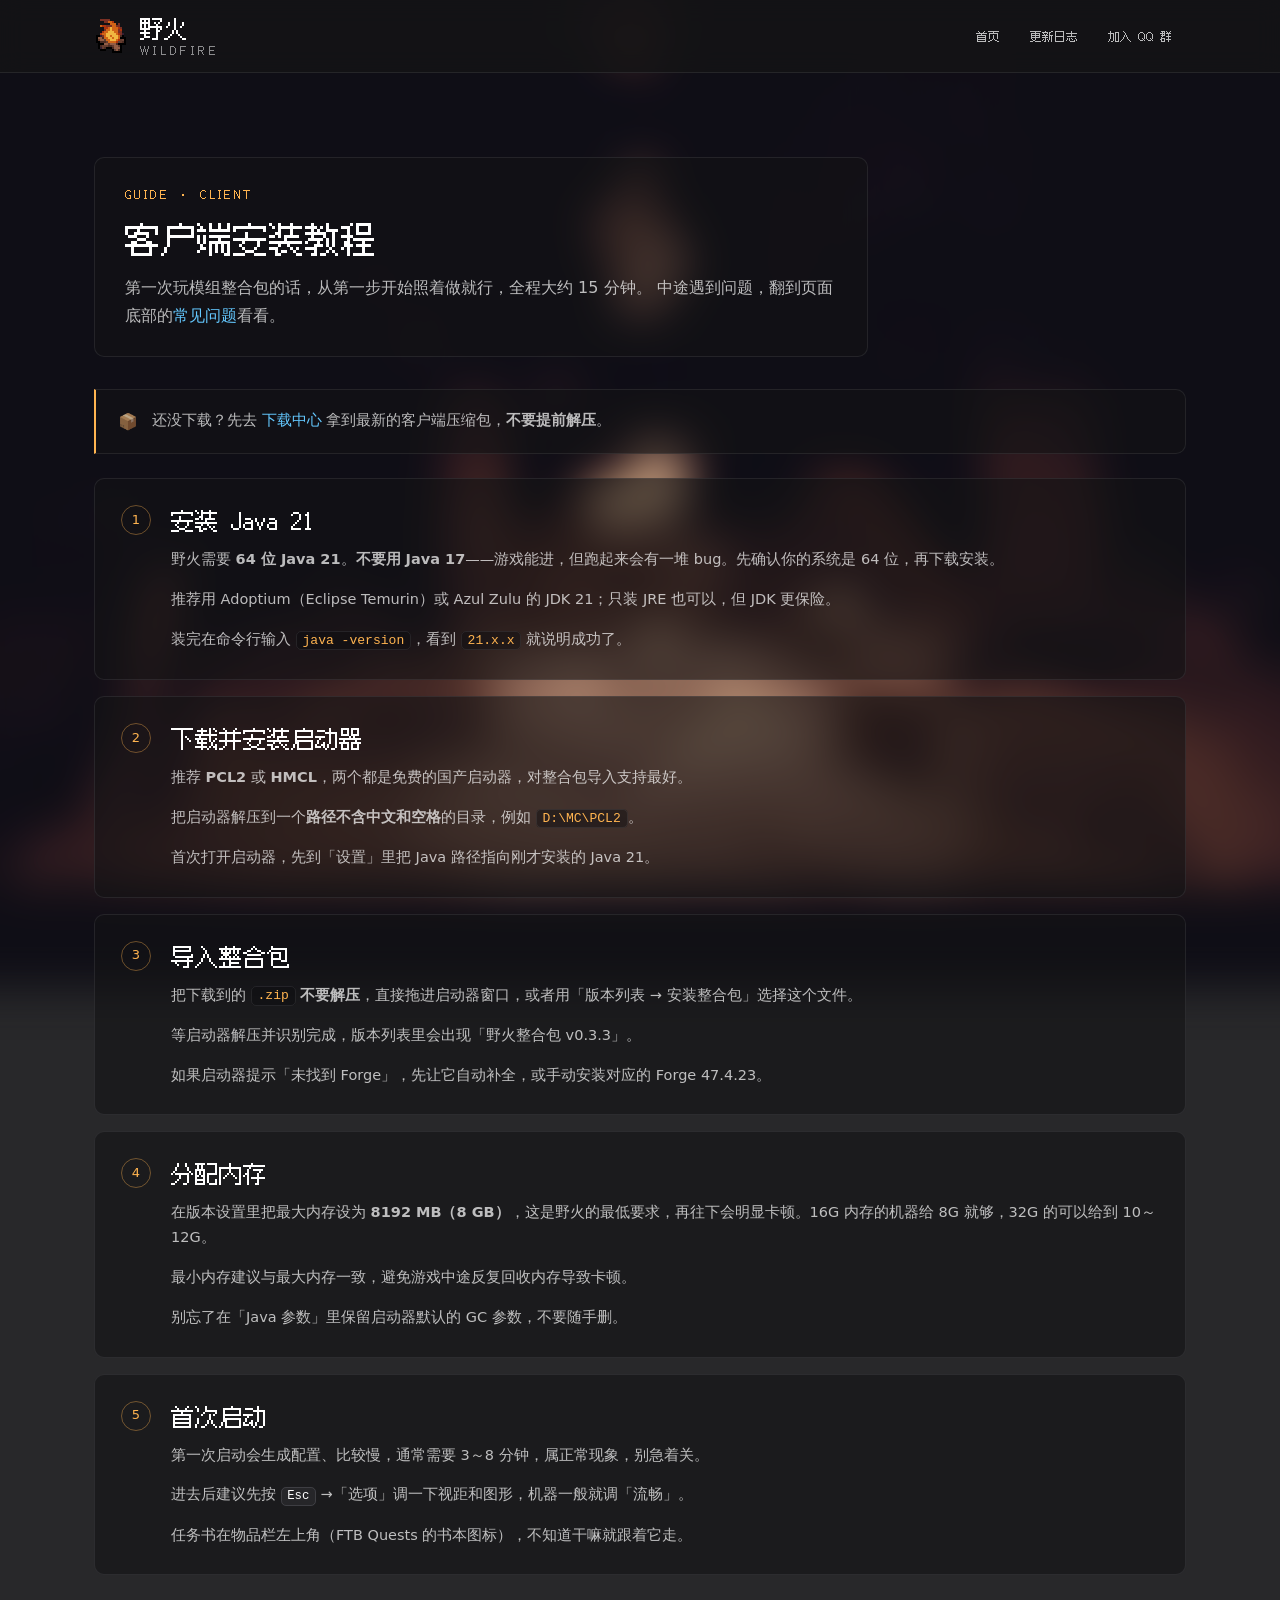
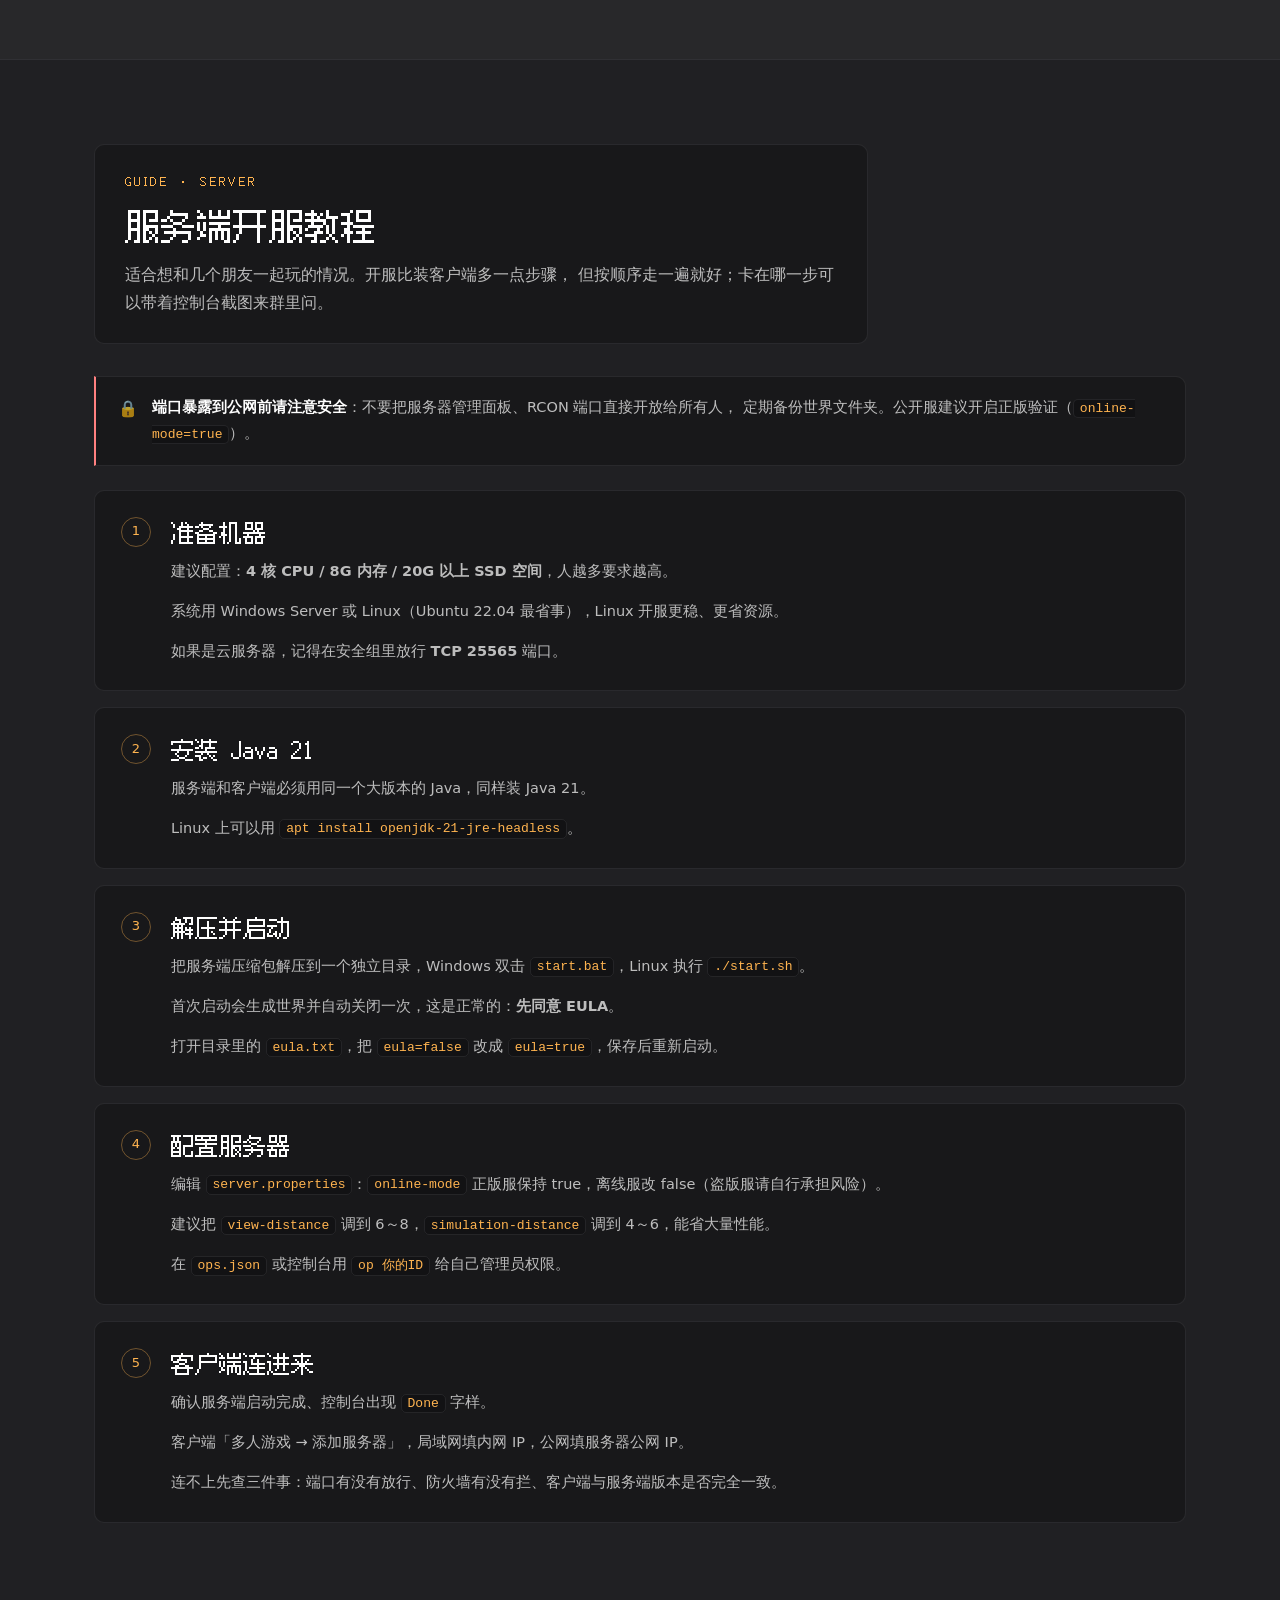
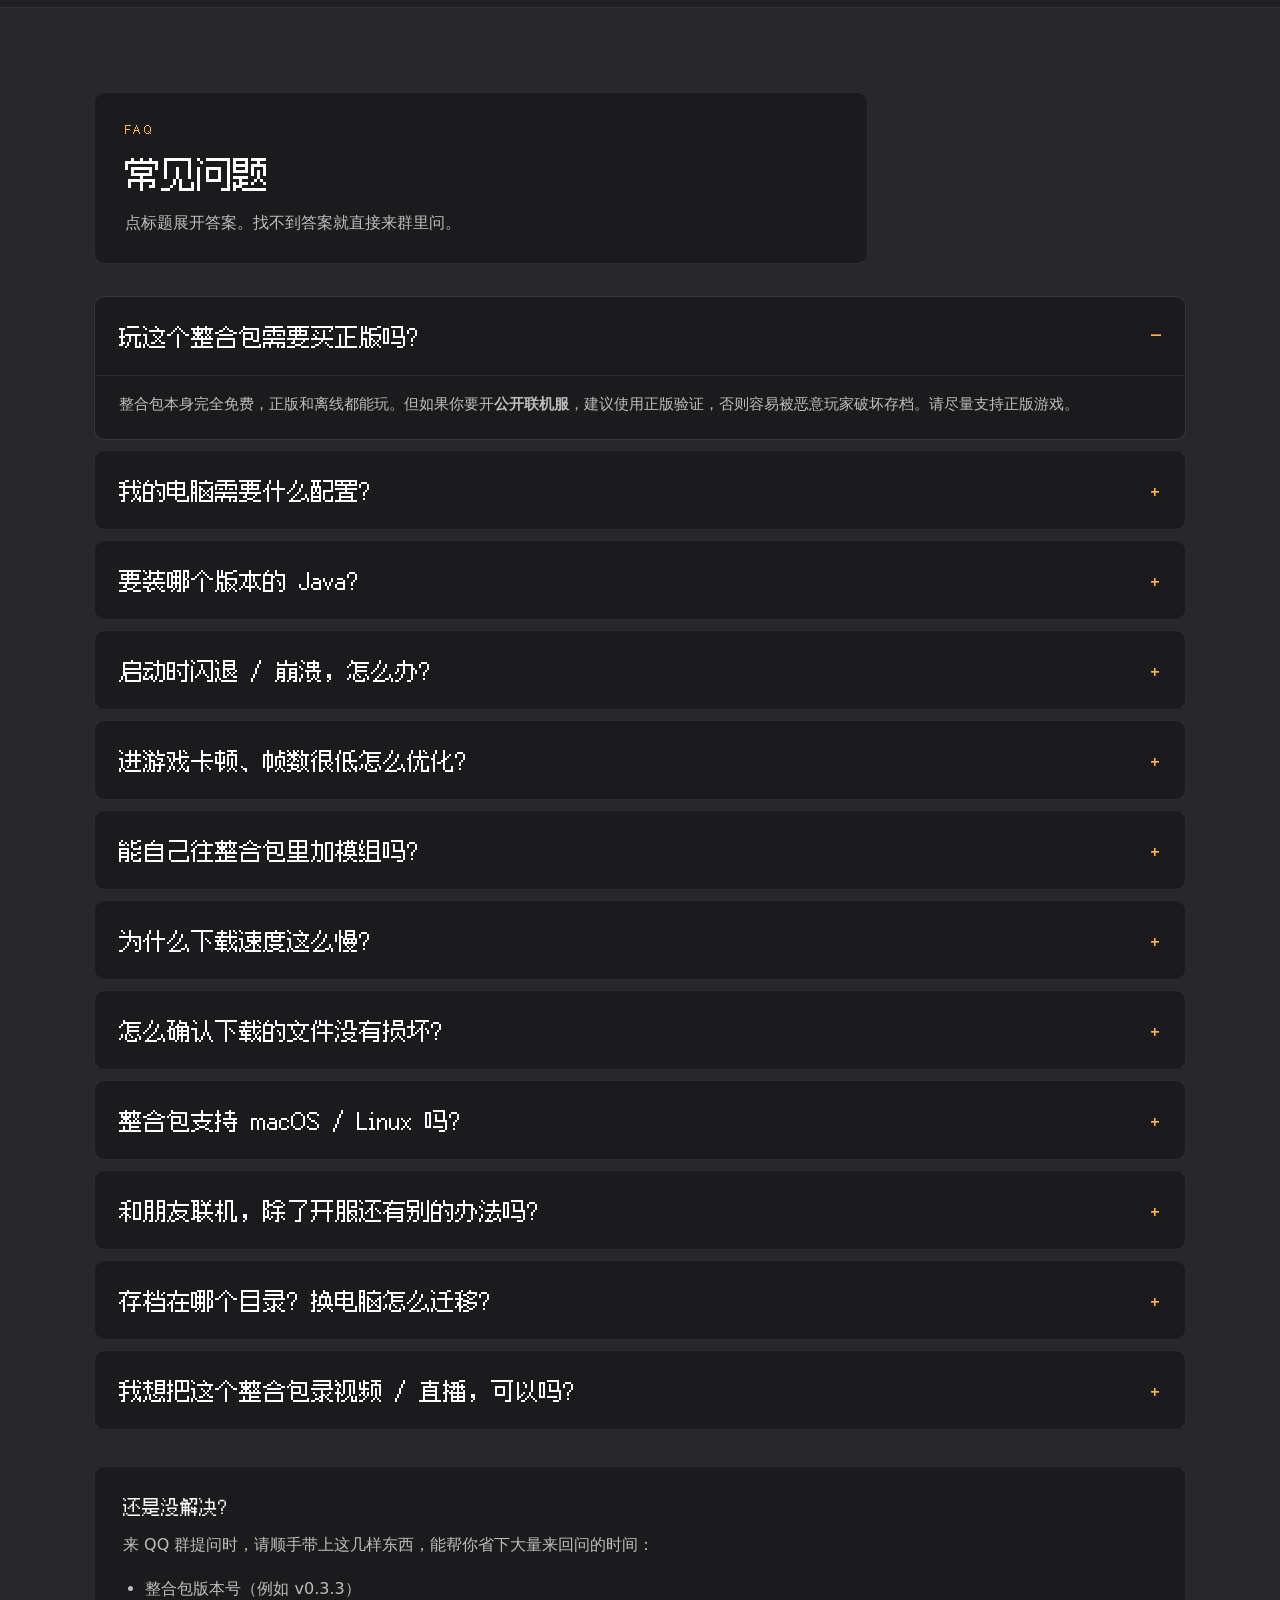
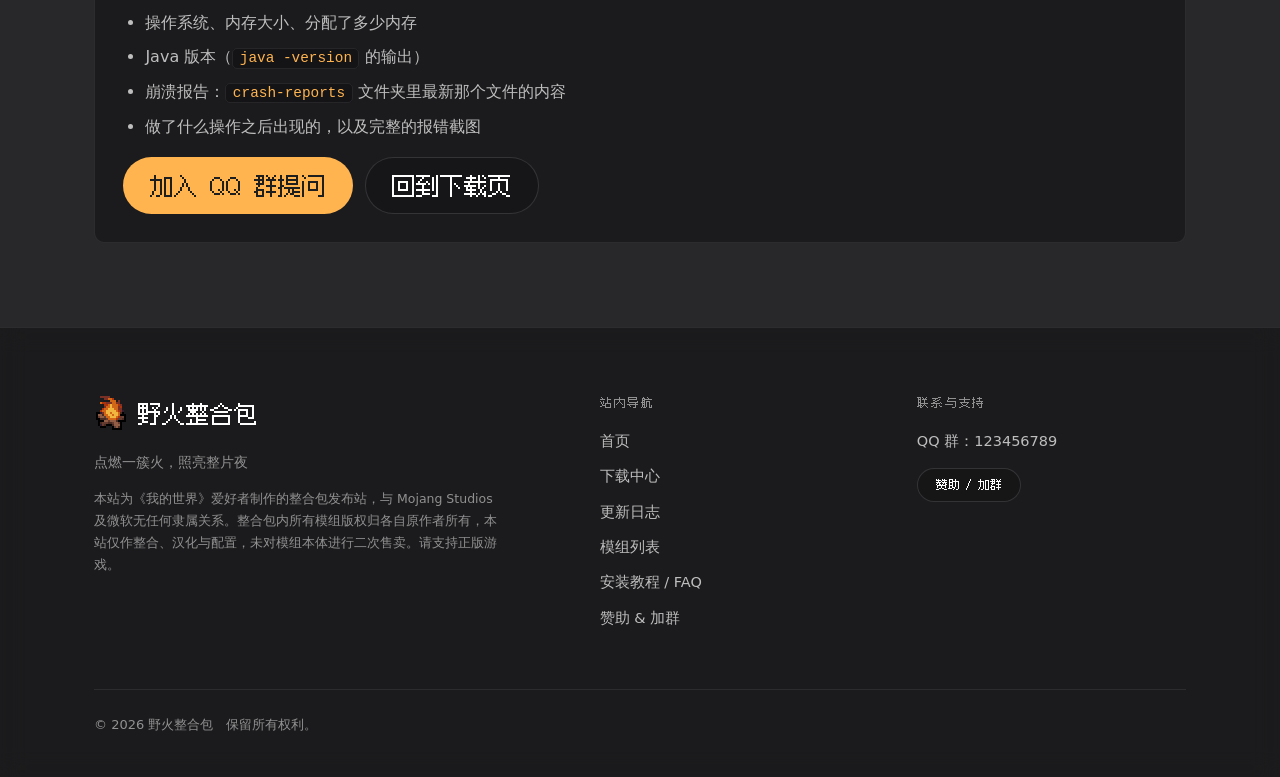
==== faq.html @ 8e4db56f "野火整合包发布站：首版上站 纯静态站点（HTML + CSS + JS，无构建步骤、无依赖），放进 GitHub Pages 即可访问。 包含：首页、更新日志、下载中心、模组列表、安装教程 / FAQ" ====
<!DOCTYPE html>
<html lang="zh-CN">
<head>
<meta charset="UTF-8">
<meta name="viewport" content="width=device-width, initial-scale=1">
<title>安装教程 / 常见问题 · 野火整合包</title>
<meta name="description" content="野火整合包安装教程：客户端五步安装、服务端开服流程，以及启动崩溃、卡顿等常见问题的解决办法。">
<meta name="theme-color" content="#12100f">
<link rel="icon" type="image/png" href="assets/img/icon.png">
<link rel="preload" as="font" type="font/woff2" crossorigin href="assets/font/fusion-pixel-12px-proportional-zh_hans.ttf.woff2">
<link rel="stylesheet" href="assets/css/style.css">
</head>
<body data-page="faq" data-title="安装教程 / 常见问题">

<a class="skip-link" href="#main">跳到主要内容</a>

<header id="site-header"></header>

<main id="main">

  <!-- 客户端教程 -->
  <section class="section" id="client">
    <div class="wrap">
      <div class="head">
        <span class="head__kicker">GUIDE · CLIENT</span>
        <h1 class="head__title">客户端安装教程</h1>
        <p class="head__desc">
          第一次玩模组整合包的话，从第一步开始照着做就行，全程大约 15 分钟。
          中途遇到问题，翻到页面底部的<a href="#faq">常见问题</a>看看。
        </p>
      </div>

      <div class="note mb-2">
        <span class="note__icon">📦</span>
        <div>还没下载？先去 <a href="downloads.html">下载中心</a> 拿到最新的客户端压缩包，<b>不要提前解压</b>。</div>
      </div>

      <div id="guide-client"></div>
    </div>
  </section>

  <!-- 服务端教程 -->
  <section class="section section--alt" id="server">
    <div class="wrap">
      <div class="head">
        <span class="head__kicker">GUIDE · SERVER</span>
        <h2 class="head__title">服务端开服教程</h2>
        <p class="head__desc">
          适合想和几个朋友一起玩的情况。开服比装客户端多一点步骤，
          但按顺序走一遍就好；卡在哪一步可以带着控制台截图来群里问。
        </p>
      </div>

      <div class="note note--warn mb-2">
        <span class="note__icon">🔒</span>
        <div>
          <strong>端口暴露到公网前请注意安全</strong>：不要把服务器管理面板、RCON 端口直接开放给所有人，
          定期备份世界文件夹。公开服建议开启正版验证（<code>online-mode=true</code>）。
        </div>
      </div>

      <div id="guide-server"></div>
    </div>
  </section>

  <!-- 常见问题 -->
  <section class="section" id="faq">
    <div class="wrap">
      <div class="head">
        <span class="head__kicker">FAQ</span>
        <h2 class="head__title">常见问题</h2>
        <p class="head__desc">点标题展开答案。找不到答案就直接来群里问。</p>
      </div>

      <div id="faq-list"></div>

      <div class="card mt-3">
        <h3 class="mb-1">还是没解决？</h3>
        <p class="dim">
          来 QQ 群提问时，请顺手带上这几样东西，能帮你省下大量来回问的时间：
        </p>
        <ul class="dim">
          <li>整合包版本号（例如 v0.3.3）</li>
          <li>操作系统、内存大小、分配了多少内存</li>
          <li>Java 版本（<code>java -version</code> 的输出）</li>
          <li>崩溃报告：<code>crash-reports</code> 文件夹里最新那个文件的内容</li>
          <li>做了什么操作之后出现的，以及完整的报错截图</li>
        </ul>
        <div class="btn-row">
          <a class="btn btn--primary" href="support.html">加入 QQ 群提问</a>
          <a class="btn btn--ghost" href="downloads.html">回到下载页</a>
        </div>
      </div>
    </div>
  </section>

</main>

<footer id="site-footer"></footer>

<noscript>
  <div class="wrap" style="padding:20px 0">
    <div class="note note--warn">
      <span class="note__icon">⚠️</span>
      <div><strong>需要开启 JavaScript</strong>：教程与常见问题由脚本渲染，请允许本站运行 JavaScript。</div>
    </div>
  </div>
</noscript>

<script src="assets/js/config.js"></script>
<script src="assets/js/data.js"></script>
<script src="assets/js/render.js"></script>
</body>
</html>
---- assets/css/style.css ----
/* ==========================================================================
   野火整合包 · 站点样式表
   --------------------------------------------------------------------------
   设计语言参考 complementary.dev：
     · 扁平化，全程无 box-shadow、无发光、无渐变色块
     · 深灰底（rgb 40,40,42）+ 更深的内嵌块（rgb 30,30,31）做层次
     · 大字号标题、大留白、正文浅灰
     · 圆角 10px（卡片）/ 胶囊（按钮、标签）
     · 单一暖橙强调色，少量淡蓝链接色
   纯手写 CSS，不加载任何外部字体/CDN，可离线打开。
   --------------------------------------------------------------------------
   目录：
     01. 变量与基础
     02. 排版
     03. 通用组件（按钮 / 卡片 / 标签 / 提示 / 表单）
     04. 顶栏与页脚
     05. 首页 Hero
     06. 下载
     07. 更新日志
     08. 模组列表
     09. 教程与 FAQ
     10. 赞助与加群
     11. 工具类与响应式
   ========================================================================== */

/* ---------- 01. 变量与基础 ---------------------------------------------- */

:root {
  /* 层次：页面 → 内嵌块 → 分隔线
     面用的是"带透明度的颜色"，这样背景图能隐隐透出来。
     透明度是特意配过的：叠在 --bg 上算出来的结果和原来的纯色几乎一致，
     所以在 config.js 里把 background.image 留空时，观感不会变样。 */
  --bg:        rgb(40, 40, 42);        /* 页面兜底色 */
  --inset:     rgba(20, 20, 22, .58);  /* 卡片等内嵌面 */
  --sunken:    rgba(12, 12, 14, .45);  /* 卡片内部的凹槽：代码、输入框、内层表格 */
  --raised:    rgba(44, 44, 48, .68);  /* 悬浮 / 激活态 */
  --band:      rgba(18, 18, 20, .30);  /* 交替分节的底色 */
  --topbar:    rgba(20, 20, 22, .80);  /* 顶栏：要压得住滚过去的内容 */
  --footer:    rgba(20, 20, 22, .62);
  --line:      rgba(120, 120, 126, .30);  /* 主分隔线 */
  --line-soft: rgba(120, 120, 126, .18);  /* 弱分隔线 */

  /* 背景图：默认关闭，由 config.js 经 render.js 覆盖 */
  --bg-image:    none;
  --bg-blur:     30px;
  --bg-lift:     1;
  --bg-contrast: 1;
  --bg-dim:      0;

  /* 文字。次要文字原来是 .45，在带背景图时对比度只有 2.9:1，
     提到 .52 后改善到 3.3:1（纯色背景下也顺带从 4.18 升到 4.9）。 */
  --text:      rgb(254, 254, 254);
  --text-dim:  rgba(254, 254, 254, .72);
  --text-mute: rgba(254, 254, 254, .52);

  /* 强调色（野火橙，与参考站主题色同源） */
  --accent:      rgb(255, 180, 80);
  --accent-soft: rgba(255, 180, 80, .12);
  --accent-line: rgba(255, 180, 80, .38);
  --link:        rgb(100, 200, 255);

  /* 状态色：只用低饱和的文字色，不做大色块 */
  --ok:   rgb(126, 211, 140);
  --warn: rgb(255, 202, 108);
  --err:  rgb(255, 128, 128);
  --info: rgb(130, 180, 255);

  --radius:      10px;
  --radius-pill: 50px;
  --maxw:        1140px;

  /* 参考站用的 Rubik/Montserrat 在国内访问不稳定，正文改用系统无衬线栈近似。
     中文字体普遍没有 Light 字重，强行 font-weight:300 会被浏览器伪轻量化、
     反而发虚，所以正文用 400。 */
  --font: "Segoe UI", system-ui, -apple-system, "PingFang SC",
          "Hiragino Sans GB", "Microsoft YaHei", "Source Han Sans SC",
          "Noto Sans CJK SC", sans-serif;

  /* 自托管的像素字体（12px 比例模式，简体中文）。这里只登记字族名，
     真正"用不用、用在哪"由文件末尾 html[data-font] 那一段决定，
     开关在 config.js 的 font 里。字重只有 400 一档，千万不要加粗。 */
  --font-pixel: "Fusion Pixel", "Microsoft YaHei", "PingFang SC", sans-serif;

  --font-mono: "Cascadia Mono", "Consolas", "SFMono-Regular", "Courier New", monospace;
}

*, *::before, *::after { box-sizing: border-box; }

html {
  scroll-behavior: smooth;
  scroll-padding-top: 96px;
  -webkit-text-size-adjust: 100%;
  /* 底色必须放在 html 上：如果放在 body，body 的背景会画在下面两层
     伪元素之上，把背景图整个盖住。 */
  background-color: var(--bg);
}

/* ---------- 全站背景：模糊图 + 压暗层 ----------
   两层都固定不随页面滚动，且都不接收鼠标事件。
   放在 html 上而不是 body 上，是为了避开 body 的 overflow 裁剪。 */
html::before,
html::after {
  content: "";
  position: fixed;
  pointer-events: none;
}
html::before {
  /* 负 inset 把高斯模糊在四边产生的透明衰减推到视口之外，
     否则屏幕边缘会出现一圈发虚的亮边 */
  inset: calc(-4 * var(--bg-blur));
  z-index: -2;
  background-image: var(--bg-image);
  background-size: cover;
  background-position: center;
  background-repeat: no-repeat;
  /* 先模糊，再做色调提升。提亮不是可有可无的：
     这类夜景截图极暗（中位数只有 15/255），不处理的话背景层
     比页面底色还黑，等于白放一张图。
     但只提亮会把高光削平（原图 13% 的像素 >51 会直接死白），
     所以再跟一个 contrast<1 把高光压回来 —— 等效于一条 gamma 曲线：
     暗部大幅抬起、高光基本不动。 */
  filter: blur(var(--bg-blur))
          brightness(var(--bg-lift))
          contrast(var(--bg-contrast))
          saturate(1.05);
}
html::after {
  inset: 0;
  z-index: -1;
  /* --bg-dim 为 0 时（没配背景图）这层完全透明，不影响原样式 */
  background-color: rgba(18, 18, 20, var(--bg-dim));
}

body {
  margin: 0;
  min-height: 100vh;
  display: flex;
  flex-direction: column;
  font-family: var(--font);
  font-size: 16px;
  font-weight: 400;
  line-height: 1.75;
  color: var(--text);
  /* 这里不设 background —— 见上面 html 的说明。
     也不用 overflow:hidden，它会产生滚动容器并让 sticky 顶栏失效；
     clip 不会，且同样能兜住意外溢出 */
  overflow-x: clip;
}

img { max-width: 100%; display: block; border: 0; }

a { color: var(--link); text-decoration: none; transition: color .18s ease; }
a:hover { color: var(--text); text-decoration: underline; text-underline-offset: 3px; }

h1, h2, h3, h4 { margin: 0; font-weight: 400; line-height: 1.25; color: var(--text); }
p { margin: 0 0 1em; }
p:last-child { margin-bottom: 0; }

ul, ol { margin: 0 0 1em; padding-left: 1.4em; }
li { margin-bottom: .4em; }

code, kbd, pre { font-family: var(--font-mono); font-size: .9em; }

code {
  padding: .1em .45em;
  color: var(--accent);
  background: var(--sunken);
  border: 1px solid var(--line-soft);
  border-radius: 5px;
  /* 用 anywhere 而不是 break-all：短代码（如 online-mode=true）不会被拦腰截断，
     只有放不下的长路径才会换行 */
  overflow-wrap: anywhere;
}

kbd {
  padding: .1em .45em;
  color: var(--text);
  background: var(--raised);
  border: 1px solid var(--line);
  border-radius: 5px;
  font-size: .85em;
}

hr { border: 0; border-top: 1px solid var(--line-soft); margin: 2.5rem 0; }

:focus-visible { outline: 2px solid var(--accent); outline-offset: 3px; border-radius: 4px; }

.skip-link {
  position: absolute; left: -9999px; top: 0; z-index: 999;
  padding: .7em 1.2em;
  color: rgb(30, 30, 31);
  background: var(--accent);
  border-radius: 0 0 var(--radius) 0;
}
.skip-link:focus { left: 0; top: 0; }

::selection { background: var(--accent); color: rgb(30, 30, 31); }

* { scrollbar-color: var(--line) var(--inset); scrollbar-width: thin; }
::-webkit-scrollbar { width: 10px; height: 10px; }
::-webkit-scrollbar-track { background: var(--inset); }
::-webkit-scrollbar-thumb { background: var(--line); border-radius: var(--radius-pill); }
::-webkit-scrollbar-thumb:hover { background: var(--accent-line); }

/* ---------- 02. 排版 ---------------------------------------------------- */

.wrap {
  width: 100%;
  max-width: var(--maxw);
  margin: 0 auto;
  padding: 0 24px;
}

.section { padding: 84px 0; }
.section--tight { padding: 52px 0; }
.section--alt {
  background: var(--band);
  border-top: 1px solid var(--line-soft);
  border-bottom: 1px solid var(--line-soft);
}

/* 分节标题。背景图明显时，文字必须坐在深色面板上才读得清 —— 见 README 的说明。 */
.head {
  margin-bottom: 32px;
  max-width: 76ch;
  padding: 26px 30px;
  background: var(--inset);
  border: 1px solid var(--line-soft);
  border-radius: var(--radius);
}

.head__kicker {
  display: block;
  margin-bottom: 12px;
  font-size: 12px;
  font-weight: 400;
  letter-spacing: .2em;
  text-transform: uppercase;
  color: var(--accent);
}

.head__title {
  font-size: clamp(26px, 3.6vw, 38px);
  line-height: 1.2;
}

.head__desc {
  margin: 14px 0 0;
  font-size: 16px;
  color: var(--text-dim);
}

/* 兜底：任何直接暴露在页面背景上的文字块，自动加一层深色底。
   背景图最亮处亮度约 94，裸着的次要文字对比度只有 4.08:1（不达标），
   所以页面里不能存在"没有底"的文字。
   有了这条，以后往页面里直接写 <p> / <h3> 也不会漏掉；
   只包着按钮的段落（`p` 里只有一颗 `.btn`）不受影响，否则按钮会被多套一层底色。
   注：用到 :has() 的那条单独写，老浏览器忽略它也不影响上面那组。 */
.section > .wrap > h2,
.section > .wrap > h3,
.section > .wrap > h4,
.section > .wrap > ul,
.section > .wrap > ol {
  display: inline-block;
  padding: 12px 20px;
  background: var(--inset);
  border: 1px solid var(--line-soft);
  border-radius: var(--radius);
}
.section > .wrap > ul,
.section > .wrap > ol { display: block; padding: 20px 24px; }
.section > .wrap > p:not(:has(> .btn)):not(.mod-count) {
  padding: 16px 22px;
  background: var(--inset);
  border: 1px solid var(--line-soft);
  border-radius: var(--radius);
}

/* ---------- 03. 通用组件 ------------------------------------------------ */

/* 按钮：胶囊形，扁平 */
.btn {
  display: inline-flex;
  align-items: center;
  justify-content: center;
  gap: 8px;
  padding: 12px 26px;
  font-family: inherit;
  font-size: 15px;
  font-weight: 400;
  line-height: 1.3;
  text-align: center;
  white-space: nowrap;
  cursor: pointer;
  border: 1px solid transparent;
  border-radius: var(--radius-pill);
  transition: background-color .18s ease, border-color .18s ease, color .18s ease;
  text-decoration: none;
}

.btn:hover { text-decoration: none; }

.btn--primary {
  color: rgb(30, 30, 31);
  background: var(--accent);
}
.btn--primary:hover { background: rgb(255, 202, 128); color: rgb(30, 30, 31); }

.btn--ghost {
  color: var(--text);
  background: var(--inset);
  border-color: var(--line);
}
.btn--ghost:hover { border-color: var(--accent); color: var(--accent); }

.btn--sm { padding: 8px 18px; font-size: 13.5px; }
.btn--lg { padding: 15px 34px; font-size: 16px; }
.btn--block { width: 100%; }

.btn[aria-disabled="true"],
.btn[disabled] {
  cursor: not-allowed;
  color: var(--text-mute);
  background: var(--inset);
  border-color: var(--line-soft);
}

.btn-row { display: flex; flex-wrap: wrap; gap: 12px; }

/* 卡片：扁平，靠 1px 边框和更深底色分层 */
.card {
  padding: 28px;
  background: var(--inset);
  border: 1px solid var(--line-soft);
  border-radius: var(--radius);
}

.card--hover { transition: border-color .18s ease, background-color .18s ease; }
.card--hover:hover { border-color: var(--line); background: var(--raised); }

/* 标签：胶囊，低饱和 */
.tag {
  display: inline-flex;
  align-items: center;
  gap: 5px;
  padding: 3px 11px;
  font-size: 12px;
  line-height: 1.7;
  white-space: nowrap;
  color: var(--text-dim);
  background: var(--raised);
  border: 1px solid var(--line-soft);
  border-radius: var(--radius-pill);
}
.tag--fire  { color: var(--accent); background: var(--accent-soft); border-color: var(--accent-line); }
.tag--ok    { color: var(--ok);   background: rgba(126, 211, 140, .12); border-color: rgba(126, 211, 140, .35); }
.tag--warn  { color: var(--warn); background: rgba(255, 202, 108, .12); border-color: rgba(255, 202, 108, .35); }
.tag--info  { color: var(--info); background: rgba(130, 180, 255, .12); border-color: rgba(130, 180, 255, .35); }
.tag--err   { color: var(--err);  background: rgba(255, 128, 128, .12); border-color: rgba(255, 128, 128, .35); }

.tags { display: flex; flex-wrap: wrap; gap: 8px; }

/* 提示条：左侧一道细线，不用大色块 */
.note {
  display: flex;
  gap: 14px;
  padding: 18px 22px;
  font-size: 14.5px;
  color: var(--text-dim);
  background: var(--inset);
  border: 1px solid var(--line-soft);
  border-left: 2px solid var(--accent);
  border-radius: 0 var(--radius) var(--radius) 0;
}
.note strong { color: var(--text); font-weight: 600; }
.note--warn { border-left-color: var(--err); }
.note__icon { flex: none; font-size: 16px; line-height: 1.7; }

/* 键值对 */
.meta {
  display: grid;
  grid-template-columns: repeat(auto-fit, minmax(96px, 1fr));
  gap: 14px 20px;
  margin: 0;
}
.meta__k {
  margin-bottom: 2px;
  font-size: 12px;
  color: var(--text-mute);
}
.meta__v { font-size: 14.5px; color: var(--text); word-break: break-all; }

.empty {
  padding: 48px 24px;
  text-align: center;
  font-size: 14.5px;
  color: var(--text-mute);
  background: var(--inset);
  border: 1px dashed var(--line);
  border-radius: var(--radius);
}

.todo {
  display: inline-block;
  padding: 2px 9px;
  font-size: 12px;
  color: var(--warn);
  border: 1px dashed var(--accent-line);
  border-radius: var(--radius-pill);
}

/* 长文本/校验值 */
.urlbox { display: flex; gap: 8px; align-items: stretch; }
.urlbox input {
  flex: 1 1 auto;
  min-width: 0;
  padding: 9px 12px;
  font-family: var(--font-mono);
  font-size: 12.5px;
  color: var(--text-dim);
  background: var(--sunken);
  border: 1px solid var(--line-soft);
  border-radius: 8px;
}
.urlbox input:focus { color: var(--text); border-color: var(--line); outline: none; }

.copied { animation: pop .3s ease; }
@keyframes pop {
  0%   { transform: scale(1); }
  50%  { transform: scale(1.04); }
  100% { transform: scale(1); }
}

/* 轻提示 */
.toast {
  position: fixed;
  left: 50%;
  bottom: 32px;
  z-index: 200;
  transform: translate(-50%, 16px);
  padding: 12px 24px;
  font-size: 14.5px;
  color: var(--text);
  background: rgba(18, 18, 20, .95);
  backdrop-filter: blur(12px);
  -webkit-backdrop-filter: blur(12px);
  border: 1px solid var(--line);
  border-radius: var(--radius-pill);
  opacity: 0;
  pointer-events: none;
  transition: opacity .2s ease, transform .2s ease;
}
.toast.is-on { opacity: 1; transform: translate(-50%, 0); }

/* 表单控件 */
.select, .input {
  width: 100%;
  padding: 11px 14px;
  font-family: inherit;
  font-size: 15px;
  color: var(--text);
  background: var(--sunken);
  border: 1px solid var(--line-soft);
  border-radius: 8px;
  transition: border-color .18s ease;
}
.select { cursor: pointer; }
.select:focus, .input:focus { border-color: var(--line); outline: none; }
.input::placeholder { color: var(--text-mute); }

.field { margin-bottom: 20px; }
.field__label {
  display: block;
  margin-bottom: 8px;
  font-size: 12px;
  letter-spacing: .04em;
  color: var(--text-mute);
}

/* 表格 */
.table-wrap {
  overflow-x: auto;
  background: var(--inset);
  border: 1px solid var(--line-soft);
  border-radius: var(--radius);
}
table.tbl { width: 100%; border-collapse: collapse; font-size: 14.5px; min-width: 620px; }
table.tbl th, table.tbl td { padding: 13px 18px; text-align: left; border-bottom: 1px solid var(--line-soft); }
table.tbl th {
  font-size: 12px;
  font-weight: 400;
  letter-spacing: .06em;
  text-transform: uppercase;
  color: var(--text-mute);
  background: var(--sunken);
  white-space: nowrap;
}
table.tbl tbody tr:last-child td { border-bottom: 0; }
table.tbl tbody tr:hover { background: rgba(255, 255, 255, .025); }
table.tbl td.num { font-variant-numeric: tabular-nums; white-space: nowrap; }

/* ---------- 04. 顶栏与页脚 ---------------------------------------------- */

.topbar {
  position: sticky;
  top: 0;
  z-index: 100;
  background: var(--topbar);
  /* 半透明顶栏必须配毛玻璃，否则滚过去的文字会从底下透上来 */
  backdrop-filter: blur(12px);
  -webkit-backdrop-filter: blur(12px);
  border-bottom: 1px solid var(--line-soft);
}
.topbar__inner { display: flex; align-items: center; gap: 24px; height: 72px; }

.brand {
  display: flex;
  align-items: center;
  gap: 12px;
  flex: none;
  color: var(--text);
}
.brand:hover { text-decoration: none; color: var(--text); }
/* 图标必须是"原生像素网格的整数倍"才锐利：icon.png 是 68x68、原生 17x17，
   所以 34(=17x2) / 102(=17x6) / 136(=17x8) 都干净，34.5 或 30 这种就会糊。 */
.brand__logo { width: 34px; height: 34px; object-fit: contain; image-rendering: pixelated; }
.brand__text { display: flex; flex-direction: column; line-height: 1.2; }
.brand__name { font-size: 17px; }
.brand__en { font-size: 10px; letter-spacing: .28em; color: var(--text-mute); }

.nav { display: flex; gap: 2px; margin-left: auto; flex-wrap: wrap; }
.nav__link {
  padding: 9px 14px;
  font-size: 14.5px;
  color: var(--text-dim);
  border-radius: 8px;
  transition: color .18s ease, background-color .18s ease;
}
.nav__link:hover { color: var(--text); background: var(--inset); text-decoration: none; }
.nav__link[aria-current="page"] { color: var(--accent); background: var(--accent-soft); }

.navtoggle {
  display: none;
  margin-left: auto;
  width: 42px; height: 38px;
  padding: 0;
  background: transparent;
  border: 1px solid var(--line);
  border-radius: 8px;
  cursor: pointer;
}
.navtoggle span {
  display: block;
  width: 18px; height: 1.5px;
  margin: 4px auto;
  background: var(--text);
  transition: transform .2s ease, opacity .2s ease;
}
.navtoggle[aria-expanded="true"] span:nth-child(1) { transform: translateY(5.5px) rotate(45deg); }
.navtoggle[aria-expanded="true"] span:nth-child(2) { opacity: 0; }
.navtoggle[aria-expanded="true"] span:nth-child(3) { transform: translateY(-5.5px) rotate(-45deg); }

.site-footer {
  margin-top: auto;
  padding: 64px 0 32px;
  background: var(--footer);
  backdrop-filter: blur(12px);
  -webkit-backdrop-filter: blur(12px);
  border-top: 1px solid var(--line-soft);
}
.footer__grid { display: grid; grid-template-columns: 1.7fr 1fr 1fr; gap: 48px; }
.footer__brandline { display: flex; align-items: center; gap: 10px; margin-bottom: 16px; }
.footer__brandline img { width: 34px; height: 34px; image-rendering: pixelated; }
.footer__brandline strong { font-weight: 400; font-size: 17px; }
.footer__title {
  margin-bottom: 16px;
  font-size: 12px;
  letter-spacing: .16em;
  text-transform: uppercase;
  color: var(--text-mute);
}
.footer__list { list-style: none; margin: 0; padding: 0; }
.footer__list li { margin-bottom: 10px; font-size: 14.5px; }
.footer__list a { color: var(--text-dim); }
.footer__list a:hover { color: var(--accent); text-decoration: none; }
.footer__bottom {
  margin-top: 48px;
  padding-top: 24px;
  font-size: 13px;
  color: var(--text-mute);
  border-top: 1px solid var(--line-soft);
}
.footer__bottom p { margin: 0 0 8px; }

/* ---------- 05. 首页 Hero ----------------------------------------------- */

.hero { padding: 76px 0 68px; border-bottom: 1px solid var(--line-soft); }

/* 单列居中，视觉重心与参考站一致：标志 → 标题 → 说明 → 按钮。
   整块做成面板，这样背景图再亮也不会影响标题的可读性。 */
.hero__inner {
  display: grid;
  grid-template-columns: 1fr;
  justify-items: center;
  gap: 0;
  text-align: center;
  padding: 44px 40px 40px;
  background: var(--inset);
  border: 1px solid var(--line-soft);
  border-radius: var(--radius);
}
.hero__art { order: -1; margin-bottom: 28px; }
.hero__logo { width: 136px; height: 136px; image-rendering: pixelated; }

.hero__en {
  margin-bottom: 8px;
  font-size: 11px;
  letter-spacing: .44em;
  color: var(--text-mute);
}
.hero__kicker { display: block; margin-bottom: 14px; }

.hero__title {
  font-size: clamp(34px, 6vw, 60px);
  line-height: 1.12;
  letter-spacing: -.01em;
  margin-bottom: 20px;
}
.hero__title em { font-style: normal; color: var(--accent); }

.hero__lead {
  max-width: 62ch;
  margin: 0 0 32px;
  font-size: clamp(15px, 1.6vw, 17px);
  color: var(--text-dim);
}

.hero__actions { display: flex; flex-wrap: wrap; gap: 14px; justify-content: center; margin-bottom: 44px; }

/* 「下载整合包」要正好压在面板中线上。整排虽然是居中的，但左边「安装教程」4 个字、
   右边「赞助」2 个字，会把中间那颗往右顶 24px，所以给三颗同一个最小宽度把两边配平。
   宽的那颗（下载整合包）本来就更宽，最小值管不到它。 */
.hero__actions > .btn { min-width: 168px; }

.hero__facts {
  display: flex;
  flex-wrap: wrap;
  justify-content: center;
  gap: 14px 40px;
  list-style: none;
  margin: 0;
  padding: 26px 0 0;
  border-top: 1px solid var(--line-soft);
  width: 100%;
}
/* 标签 12px、数值 24px，用 center 让两者的"中心"落在同一条横线上。
   用 baseline 的话标签会贴着数值的基线往下沉，看着比数值低一截。 */
.hero__fact { display: flex; align-items: center; gap: 10px; font-size: 14px; color: var(--text-mute); }
.hero__fact b { font-weight: 400; font-size: 16px; color: var(--text); font-variant-numeric: tabular-nums; }

/* 快捷入口 */
.quick { display: grid; grid-template-columns: repeat(auto-fit, minmax(min(258px, 100%), 1fr)); gap: 20px; }
.quick__item { display: flex; flex-direction: column; gap: 10px; color: inherit; }
.quick__item:hover { text-decoration: none; color: inherit; }
.quick__icon { font-size: 22px; line-height: 1; }
.quick__title { font-size: 17px; }
.quick__desc { margin: 0; font-size: 14.5px; color: var(--text-dim); }
.quick__go { margin-top: auto; padding-top: 14px; font-size: 14px; color: var(--accent); }

/* ---------- 06. 下载 ---------------------------------------------------- */

.dl-grid {
  display: grid;
  grid-template-columns: repeat(auto-fit, minmax(min(340px, 100%), 1fr));
  gap: 24px;
  align-items: start;
}

.dl-panel { padding: 0; overflow: hidden; }

.dl-panel__head {
  display: flex;
  align-items: center;
  gap: 14px;
  padding: 24px 28px;
  border-bottom: 1px solid var(--line-soft);
}
.dl-panel__icon { font-size: 22px; line-height: 1; }
.dl-panel__title { font-size: 20px; }
.dl-panel__sub { margin: 4px 0 0; font-size: 13.5px; color: var(--text-mute); }

.dl-panel__body { padding: 24px 28px 28px; }

.dl-facts {
  display: grid;
  grid-template-columns: repeat(auto-fit, minmax(110px, 1fr));
  gap: 16px 20px;
  padding: 18px 20px;
  margin-bottom: 18px;
  background: var(--sunken);
  border: 1px solid var(--line-soft);
  border-radius: 8px;
}

.dl-file {
  display: flex;
  align-items: baseline;
  gap: 10px;
  padding: 11px 14px;
  margin-bottom: 18px;
  font-family: var(--font-mono);
  font-size: 13px;
  color: var(--text-dim);
  background: var(--sunken);
  border: 1px solid var(--line-soft);
  border-radius: 8px;
  word-break: break-all;
}
.dl-file__label { flex: none; color: var(--text-mute); }

.dl-actions { display: grid; gap: 10px; }

.dl-mirrors { margin-top: 20px; }
.dl-mirrors__title {
  margin-bottom: 10px;
  font-size: 12px;
  letter-spacing: .06em;
  text-transform: uppercase;
  color: var(--text-mute);
}
.dl-mirrors__list { display: grid; gap: 8px; }
.dl-mirror {
  display: flex;
  align-items: center;
  gap: 12px;
  padding: 10px 14px;
  font-size: 14px;
  background: var(--sunken);
  border: 1px solid var(--line-soft);
  border-radius: 8px;
}
.dl-mirror__name { flex: 1 1 auto; }
.dl-mirror__code { font-family: var(--font-mono); font-size: 12.5px; color: var(--accent); }
.dl-mirror .btn { flex: none; }

.dl-hash { margin-top: 20px; padding-top: 18px; border-top: 1px solid var(--line-soft); }
.dl-note { margin-top: 16px; font-size: 13.5px; color: var(--text-mute); }
.dl-note:first-child { margin-top: 0; }

/* 「必须用 Java 21」这类不照做会出事的提醒：在 .dl-note 上补一道左侧红线和淡红底，
   比普通备注显眼，但仍然是一条细线、不用大色块。 */
.dl-note--warn {
  padding: 10px 14px;
  color: var(--text-dim);
  background: rgba(255, 128, 128, .07);
  border: 1px solid rgba(255, 128, 128, .20);
  border-left: 2px solid var(--err);
  border-radius: 0 8px 8px 0;
}

/* ---------- 07. 更新日志 ------------------------------------------------ */

.log { display: grid; gap: 20px; }
.log__item { padding: 26px 28px; }
.log__head { display: flex; align-items: center; gap: 14px; flex-wrap: wrap; margin-bottom: 12px; }
.log__ver { font-size: 20px; color: var(--text); font-variant-numeric: tabular-nums; }
.log__date { font-size: 13.5px; color: var(--text-mute); font-variant-numeric: tabular-nums; }

.log__changes { list-style: none; margin: 0; padding: 0; display: grid; gap: 8px; }
.log__changes li { display: flex; gap: 12px; align-items: baseline; font-size: 14.5px; color: var(--text-dim); }
.log__changes li::before {
  flex: none;
  width: 44px;
  font-size: 12px;
  text-align: center;
  padding: 1px 0;
  border-radius: var(--radius-pill);
}
.log__changes li[data-type="add"]::before    { content: "新增"; color: var(--ok);   background: rgba(126, 211, 140, .12); }
.log__changes li[data-type="fix"]::before    { content: "修复"; color: var(--info); background: rgba(130, 180, 255, .12); }
.log__changes li[data-type="change"]::before { content: "调整"; color: var(--warn); background: rgba(255, 202, 108, .12); }
.log__changes li[data-type="remove"]::before { content: "移除"; color: var(--err);  background: rgba(255, 128, 128, .12); }

/* 这一版的 changes 还是空的（刚发版、内容没整理完）时的占位说明 */
.log__none {
  margin: 0;
  padding: 10px 14px;
  font-size: 14px;
  color: var(--text-mute);
  background: var(--inset);
  border-radius: var(--radius);
}

/* 首页只列前几条时，底下的「还有 N 条」提示（里面的链接走站点默认的 a 样式） */
.log__more {
  margin: 12px 0 0;
  font-size: 14px;
  color: var(--text-mute);
}

/* ---------- 08. 模组列表 ------------------------------------------------ */

.filterbar { display: flex; flex-wrap: wrap; gap: 12px; align-items: center; margin-bottom: 18px; }
.filterbar .input { flex: 1 1 260px; min-width: 0; }

.chips { display: flex; flex-wrap: wrap; gap: 8px; }
.chip {
  padding: 7px 16px;
  font-family: inherit;
  font-size: 13.5px;
  color: var(--text-dim);
  background: var(--inset);
  border: 1px solid var(--line-soft);
  border-radius: var(--radius-pill);
  cursor: pointer;
  transition: color .18s ease, background-color .18s ease, border-color .18s ease;
}
.chip:hover { color: var(--text); border-color: var(--line); }
.chip[aria-pressed="true"] {
  color: rgb(30, 30, 31);
  background: var(--accent);
  border-color: var(--accent);
}

.mod-grid { display: grid; grid-template-columns: repeat(auto-fill, minmax(min(272px, 100%), 1fr)); gap: 16px; }
.mod {
  display: flex;
  flex-direction: column;
  gap: 8px;
  padding: 20px 22px;
  background: var(--inset);
  border: 1px solid var(--line-soft);
  border-radius: var(--radius);
  transition: border-color .18s ease, background-color .18s ease;
}
.mod:hover { border-color: var(--line); background: var(--raised); }
.mod__top { display: flex; align-items: baseline; gap: 10px; flex-wrap: wrap; }
.mod__name { font-size: 15.5px; font-weight: 400; color: var(--text); }
.mod__orig { font-size: 12.5px; color: var(--text-mute); }
.mod__desc { flex: 1 1 auto; margin: 0; font-size: 13.5px; color: var(--text-dim); }
.mod__foot { display: flex; align-items: center; gap: 12px; flex-wrap: wrap; margin-top: 4px; }
.mod__by { font-size: 12.5px; color: var(--text-mute); }
.mod__link { font-size: 12.5px; }

.mod-count {
  display: inline-block;
  margin-bottom: 18px;
  padding: 7px 16px;
  font-size: 13.5px;
  color: var(--text-mute);
  background: var(--inset);
  border-radius: var(--radius-pill);
}

/* ---------- 09. 教程与 FAQ ---------------------------------------------- */

.steps { counter-reset: step; display: grid; gap: 16px; }
.step {
  position: relative;
  padding: 26px 28px 26px 76px;
  background: var(--inset);
  border: 1px solid var(--line-soft);
  border-radius: var(--radius);
}
.step::before {
  counter-increment: step;
  content: counter(step);
  position: absolute;
  left: 26px;
  top: 26px;
  width: 30px; height: 30px;
  display: grid;
  place-items: center;
  font-size: 13px;
  color: var(--accent);
  border: 1px solid var(--accent-line);
  border-radius: 50%;
}
.step__title { margin-bottom: 12px; font-size: 17px; }
.step__body { font-size: 14.5px; color: var(--text-dim); }

.accordion { display: grid; gap: 10px; }
.acc {
  background: var(--inset);
  border: 1px solid var(--line-soft);
  border-radius: var(--radius);
  overflow: hidden;
  transition: border-color .18s ease;
}
.acc[open] { border-color: var(--line); }
.acc__q {
  display: flex;
  align-items: center;
  gap: 14px;
  padding: 18px 24px;
  font-size: 15.5px;
  color: var(--text);
  cursor: pointer;
  list-style: none;
}
.acc__q::-webkit-details-marker { display: none; }
.acc__q::after {
  content: "+";
  margin-left: auto;
  flex: none;
  font-size: 19px;
  line-height: 1;
  color: var(--accent);
}
.acc[open] .acc__q::after { content: "–"; }
.acc__q:hover { background: rgba(255, 255, 255, .025); }
.acc__a {
  padding: 16px 24px 22px;
  font-size: 14.5px;
  color: var(--text-dim);
  border-top: 1px solid var(--line-soft);
}

/* ---------- 10. 赞助与加群 ---------------------------------------------- */

.support-grid {
  display: grid;
  grid-template-columns: repeat(auto-fit, minmax(min(320px, 100%), 1fr));
  gap: 24px;
  align-items: start;
}

.qr {
  display: grid;
  place-items: center;
  gap: 12px;
  text-align: center;
}
.qr img {
  width: 100%;
  max-width: 200px;
  border: 1px solid var(--line-soft);
  border-radius: var(--radius);
  background: #fff;
}
.qr__slot {
  width: 100%;
  max-width: 200px;
  aspect-ratio: 1;
  display: grid;
  place-items: center;
  align-content: center;
  gap: 8px;
  padding: 16px;
  font-size: 13px;
  color: var(--text-mute);
  background: var(--inset);
  border: 1px dashed var(--line);
  border-radius: var(--radius);
}
.qr__slot b { font-weight: 400; font-size: 13px; color: var(--text-dim); }
.qr__cap { font-size: 13px; color: var(--text-mute); }

.pay-methods { display: grid; grid-template-columns: repeat(auto-fit, minmax(min(230px, 100%), 1fr)); gap: 20px; }
.pay-methods .card { display: flex; flex-direction: column; }
.pay-methods h4 { margin-bottom: 16px; font-size: 16px; }

.qq-num {
  display: flex;
  align-items: center;
  gap: 16px;
  flex-wrap: wrap;
  padding: 22px 26px;
  margin-bottom: 20px;
  background: var(--inset);
  border: 1px solid var(--line-soft);
  border-radius: var(--radius);
}
.qq-num__label { font-size: 12px; letter-spacing: .06em; text-transform: uppercase; color: var(--text-mute); }
.qq-num__val {
  font-size: 30px;
  color: var(--accent);
  font-variant-numeric: tabular-nums;
  letter-spacing: .02em;
}
.qq-num .btn { margin-left: auto; }

/* 群二维码与群号左对齐，排在同一条阅读轴线上，避免单独居中显得空 */
.qq-qr { display: flex; }
.qq-qr .qr { width: 200px; }

.sponsors { display: flex; flex-wrap: wrap; gap: 10px; }
.sponsor {
  padding: 6px 16px;
  font-size: 13.5px;
  color: var(--text-dim);
  background: var(--inset);
  border: 1px solid var(--line-soft);
  border-radius: var(--radius-pill);
}
.sponsor--top { color: var(--accent); border-color: var(--accent-line); background: var(--accent-soft); }

/* ---------- 11. 工具类与响应式 ------------------------------------------ */

.muted { color: var(--text-mute); }
.dim { color: var(--text-dim); }
.mono { font-family: var(--font-mono); }
.mt-0 { margin-top: 0; }
.mt-1 { margin-top: 12px; }
.mt-2 { margin-top: 24px; }
.mt-3 { margin-top: 36px; }
.mb-0 { margin-bottom: 0; }
.mb-1 { margin-bottom: 12px; }
.mb-2 { margin-bottom: 24px; }
.center { text-align: center; }
.nowrap { white-space: nowrap; }
.hidden { display: none !important; }

/* 进场：只做很轻的位移，不喧宾夺主 */
.reveal { opacity: 0; transform: translateY(10px); transition: opacity .5s ease, transform .5s ease; }
.reveal.is-in { opacity: 1; transform: none; }

@media (max-width: 900px) {
  .hero { padding: 52px 0 48px; }
  .hero__inner { padding: 32px 24px 28px; }
  .footer__grid { grid-template-columns: 1fr 1fr; gap: 36px; }
}

@media (max-width: 760px) {
  html { scroll-padding-top: 84px; }
  .section { padding: 60px 0; }
  .head { margin-bottom: 32px; }

  .navtoggle { display: block; }
  .nav {
    position: absolute;
    left: 0; right: 0; top: 100%;
    display: none;
    flex-direction: column;
    gap: 2px;
    padding: 10px 16px 16px;
    background: var(--topbar);
    backdrop-filter: blur(12px);
    -webkit-backdrop-filter: blur(12px);
    border-bottom: 1px solid var(--line-soft);
  }
  .nav.is-open { display: flex; }
  .nav__link { padding: 13px 16px; font-size: 16px; border-radius: 8px; }

  .hero__logo { width: 102px; height: 102px; }
  .hero__facts { gap: 12px 28px; }
  .step { padding: 22px 24px; }
  .step::before { position: static; margin-bottom: 14px; }

  .footer__grid { grid-template-columns: 1fr; gap: 32px; }
  .urlbox { flex-direction: column; }
  .qq-num .btn { margin-left: 0; width: 100%; }
  table.tbl th, table.tbl td { padding: 11px 14px; }
}

@media (prefers-reduced-motion: reduce) {
  html { scroll-behavior: auto; }
  *, *::before, *::after {
    animation-duration: .001ms !important;
    animation-iteration-count: 1 !important;
    transition-duration: .001ms !important;
  }
  .reveal { opacity: 1; transform: none; }
}

@media print {
  .topbar, .site-footer, .hero__art, .toast { display: none !important; }
  /* 打印要白底黑字，背景图两层必须一起去掉 */
  html::before, html::after { display: none !important; }
  html, body { background: #fff !important; color: #000; }
  .card, .step, .acc, .mod, .note { border-color: #bbb; background: #fff; }
  /* 未滚动到的内容带着 .reveal（opacity:0），打印时必须复位 */
  .reveal { opacity: 1 !important; transform: none !important; }
  a[href^="http"]::after { content: " (" attr(href) ")"; font-size: 11px; color: #555; }
}

/* ==========================================================================
   14. 像素字体（开关在 config.js 的 font 里）
   --------------------------------------------------------------------------
   字体：缝合像素字体 Fusion Pixel Font · 12px 比例模式 · 简体中文
   文件：assets/font/fusion-pixel-12px-proportional-zh_hans.ttf.woff2（约 906 KB）
   授权：SIL OFL-1.1，全文见 assets/font/LICENSE-FusionPixel-OFL.txt
   自托管，不请求任何外部服务，国内访问也不会变慢。

   ★ 为什么字号必须是 12 的倍数 ★
   这是一款"按 12px 网格逐格点出来的"位图衍生轮廓字体：设计稿上每个笔画
   都占整数个 12px 网格方格。只有当 font-size 取 12 的整数倍
   （12 / 24 / 36 / 48 / 60）时，一个网格方格才正好等于整数个设备像素，
   笔画边缘才是硬的。写成 14px / 15px / 17px 这种，字体网格和屏幕像素网格
   错位，浏览器只能用抗锯齿去凑 —— Windows 上还会叠加 ClearType 次像素
   抗锯齿、带出红蓝彩边，看上去就是"糊"。
   实测（统计笔画里"半灰过渡像素"占比，越低越锐利，数值越小越好）：
       12px → 35.7%      24px → 20.3%      36px → 13.7%
       15px → 58.0%   ← 非整数倍，明显更糊
   所以下面除了换字族，还要把每个用到的字号都归到 12 的倍数上。

   另一个坑：这套字体只有 400 一个字重。写 font-weight:700 时浏览器会做
   "伪粗体"（把笔画整体向两侧抹开），像素字被这么一弄就彻底废了。
   所以下面全部锁死 400，并显式关掉 font-synthesis。
   需要拉层级就靠字号和颜色，不要靠粗细。
   ========================================================================== */

@font-face {
  font-family: "Fusion Pixel";
  /* 路径是相对"本样式表"（assets/css/）的，所以是 ../font/ 而不是 assets/font/。
     注意这和背景图那个坑不是一回事：@font-face 里的 url() 按样式表位置解析
     是规范行为，而自定义属性里的 url() 会被搬到别处再解析、所以才要转绝对地址。 */
  src: url("../font/fusion-pixel-12px-proportional-zh_hans.ttf.woff2") format("woff2");
  font-weight: 400;
  font-style: normal;
  /* 文件 900 多 KB：宁可先显示系统字、再换成像素字，也不要把正文空白好几秒 */
  font-display: swap;
}

/* ---------- 14.1 哪些元素用像素字 ----------------------------------------
   划分原则：标题、按钮、导航、标签、表头这类"界面字"换像素字；
   成段的正文（段落、列表、说明文字、正文链接）保持系统字体。
   这样标题有味道，正文又能保住原来的字号和阅读节奏 ——
   12px 是这套字体唯一"原生"的正文尺寸，全站正文都压到 12px 会明显偏小。
   想要更彻底复古的整体效果，把 config 里的 scope 改成 "all"。 */
html[data-font] h1,
html[data-font] h2,
html[data-font] h3,
html[data-font] h4,
html[data-font] .hero__title,
html[data-font] .hero__en,
html[data-font] .hero__fact,
html[data-font] .hero__fact b,
html[data-font] .head__kicker,
html[data-font] .head__title,
html[data-font] .brand__name,
html[data-font] .brand__en,
html[data-font] .nav__link,
html[data-font] .btn,
html[data-font] .chip,
html[data-font] .tag,
html[data-font] .todo,
html[data-font] .field__label,
html[data-font] .meta__k,
html[data-font] .dl-mirrors__title,
html[data-font] .quick__title,
html[data-font] .dl-panel__title,
html[data-font] .dl-panel__sub,
html[data-font] .log__ver,
html[data-font] .log__date,
html[data-font] .mod__name,
html[data-font] .step__title,
html[data-font] .acc__q,
html[data-font] .qq-num__val,
html[data-font] .qq-num__label,
html[data-font] .footer__title,
html[data-font] .footer__brandline strong,
html[data-font] table.tbl th {
  font-family: var(--font-pixel);
  font-weight: 400;
  /* 只有一档字重：禁止浏览器合成粗体/斜体，否则像素笔画会被抹开 */
  font-synthesis: none;
  /* macOS 上退回灰度抗锯齿，比次像素抗锯齿更适合像素字；其它平台忽略这两行 */
  -webkit-font-smoothing: antialiased;
  -moz-osx-font-smoothing: grayscale;
}

/* ---------- 14.2 字号对齐到 12 的倍数 -----------------------------------
   原来几个大标题用的是 clamp()/vw 连续变化，中间必然经过大量非 12 倍数的值，
   这里改成"媒体查询硬跳档"，让字号只落在 36 / 48 / 60 这几个干净值上。 */

/* 首屏大标题：36 → 48 → 60 */
html[data-font] .hero__title { font-size: 36px; }
@media (min-width: 560px) { html[data-font] .hero__title { font-size: 48px; } }
@media (min-width: 900px) { html[data-font] .hero__title { font-size: 60px; } }

/* 页面主标题：24 → 36 */
html[data-font] .head__title { font-size: 24px; }
@media (min-width: 900px) { html[data-font] .head__title { font-size: 36px; } }

/* 小号界面字：原来是 10 / 11 / 12 / 12.5 / 13 / 13.5 / 14.5 六种，统一收进 12 */
html[data-font] .brand__en,
html[data-font] .nav__link,
html[data-font] .chip,
html[data-font] .tag,
html[data-font] .todo,
html[data-font] .head__kicker,
html[data-font] .hero__en,
html[data-font] .field__label,
html[data-font] .meta__k,
html[data-font] .dl-mirrors__title,
html[data-font] .dl-panel__sub,
html[data-font] .log__date,
html[data-font] .qq-num__label,
html[data-font] .footer__title,
html[data-font] table.tbl th { font-size: 12px; }

/* 按钮：主按钮（.btn / .btn--lg）跟着 60px 的大标题走，用 24px。
   首屏那三个按钮里只有第一个带 --lg，如果这里只给 --lg 放大会出现
   "一个按钮字大、旁边两个字小"的错位，所以 .btn 一起放大。 */
html[data-font] .btn,
html[data-font] .btn--lg { font-size: 24px; }

/* 小按钮用在下载镜像、表格、模组卡这类密集列表里，必须留在 12px。
   必须写在 .btn 之后 —— 两条规则特异性相同，靠顺序决定胜负。 */
html[data-font] .btn--sm { font-size: 12px; }

/* 中号标题字：原来 15.5 / 17 / 20 三档并到 24 */
html[data-font] .brand__name,
html[data-font] .quick__title,
html[data-font] .dl-panel__title,
html[data-font] .log__ver,
html[data-font] .mod__name,
html[data-font] .step__title,
html[data-font] .acc__q,
html[data-font] .footer__brandline strong { font-size: 24px; }

/* 群号是这一页最想让人记住的信息，单独放大 */
html[data-font] .qq-num__val { font-size: 36px; }

/* 首屏底部那行"游戏版本 / 加载器 / 当前版本"：标签留 12px、数值放到 24px，
   和更新日志里 log__ver(24) + log__date(12) 是同一套大小层次。
   注意这两条必须留在 14.3 之前 —— scope 为 "all" 时，14.3 里那对
   同特异性规则写在后面，会把标签和数值一起压回 12px。 */
html[data-font] .hero__fact { font-size: 12px; }
html[data-font] .hero__fact b { font-size: 24px; }

/* ---------- 14.3 scope: "all" —— 全站像素字 ------------------------------
   把 --font 整个指向像素字体，于是从 body 开始的每一处文字都会跟着换；
   剩下的工作同样是把所有字号收进 12 / 24 / 36 这几个档位。
   正文落到 12px 是这套字体唯一"原生"的尺寸，所以反而最锐利；
   代价是正文比系统字体的 16px 小一圈，页面整体更像老游戏界面。
   界面字用到的那几档（按钮 12、标题 24、大标题 36/48/60）由 14.2 负责，
   这里只需要补正文。 */
html[data-font="all"] { --font: var(--font-pixel); }
html[data-font="all"] body { font-size: 12px; line-height: 1.9; }

/* 正文、说明、列表：全部 12px */
html[data-font="all"] p,
html[data-font="all"] li,
html[data-font="all"] dd,
html[data-font="all"] .head__desc,
html[data-font="all"] .hero__lead,
html[data-font="all"] .hero__fact,
html[data-font="all"] .hero__fact b,
html[data-font="all"] .note,
html[data-font="all"] .note__icon,
html[data-font="all"] .meta__v,
html[data-font="all"] .empty,
html[data-font="all"] .toast,
html[data-font="all"] .select,
html[data-font="all"] .input,
html[data-font="all"] .quick__desc,
html[data-font="all"] .quick__go,
html[data-font="all"] .dl-file,
html[data-font="all"] .dl-mirror,
html[data-font="all"] .dl-mirror__code,
html[data-font="all"] .dl-note,
html[data-font="all"] .urlbox input,
html[data-font="all"] .log__changes li,
html[data-font="all"] .mod__orig,
html[data-font="all"] .mod__desc,
html[data-font="all"] .mod__by,
html[data-font="all"] .mod__link,
html[data-font="all"] .mod-count,
html[data-font="all"] .step__body,
html[data-font="all"] .acc__a,
html[data-font="all"] .qr__slot,
html[data-font="all"] .qr__slot b,
html[data-font="all"] .qr__cap,
html[data-font="all"] .sponsor,
html[data-font="all"] .footer__list li,
html[data-font="all"] .footer__bottom,
html[data-font="all"] table.tbl { font-size: 12px; }

/* 代码/版本串默认 .9em，收进 12px 免得算出 10.8 这种非整数倍 */
html[data-font="all"] code,
html[data-font="all"] kbd,
html[data-font="all"] pre { font-size: 12px; }

/* 纯图标或纯装饰，跟着放大到 24 以免和 12px 的正文脱节。
   .step::before 是那个圆形序号，本身只有 30px 大，保持 12px 即可。 */
html[data-font="all"] .quick__icon,
html[data-font="all"] .dl-panel__icon,
html[data-font="all"] .acc__q::after { font-size: 24px; }
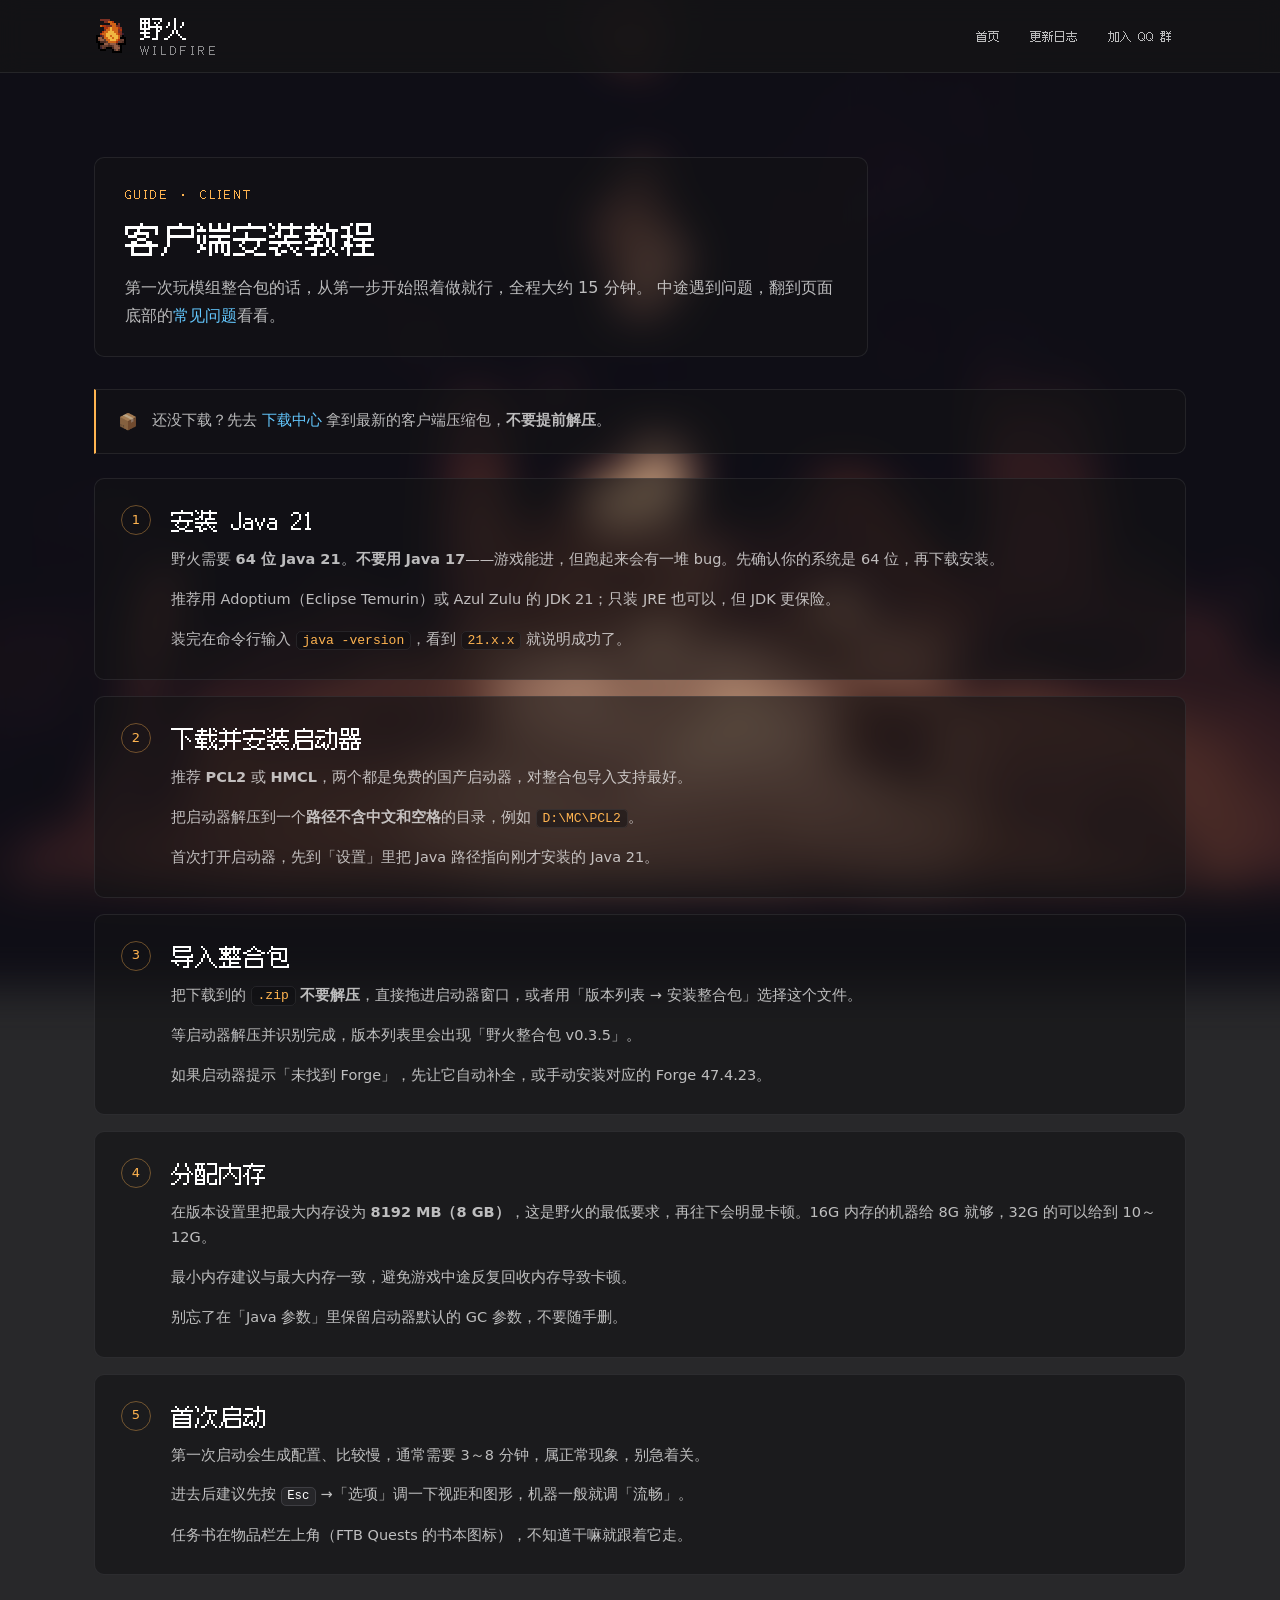
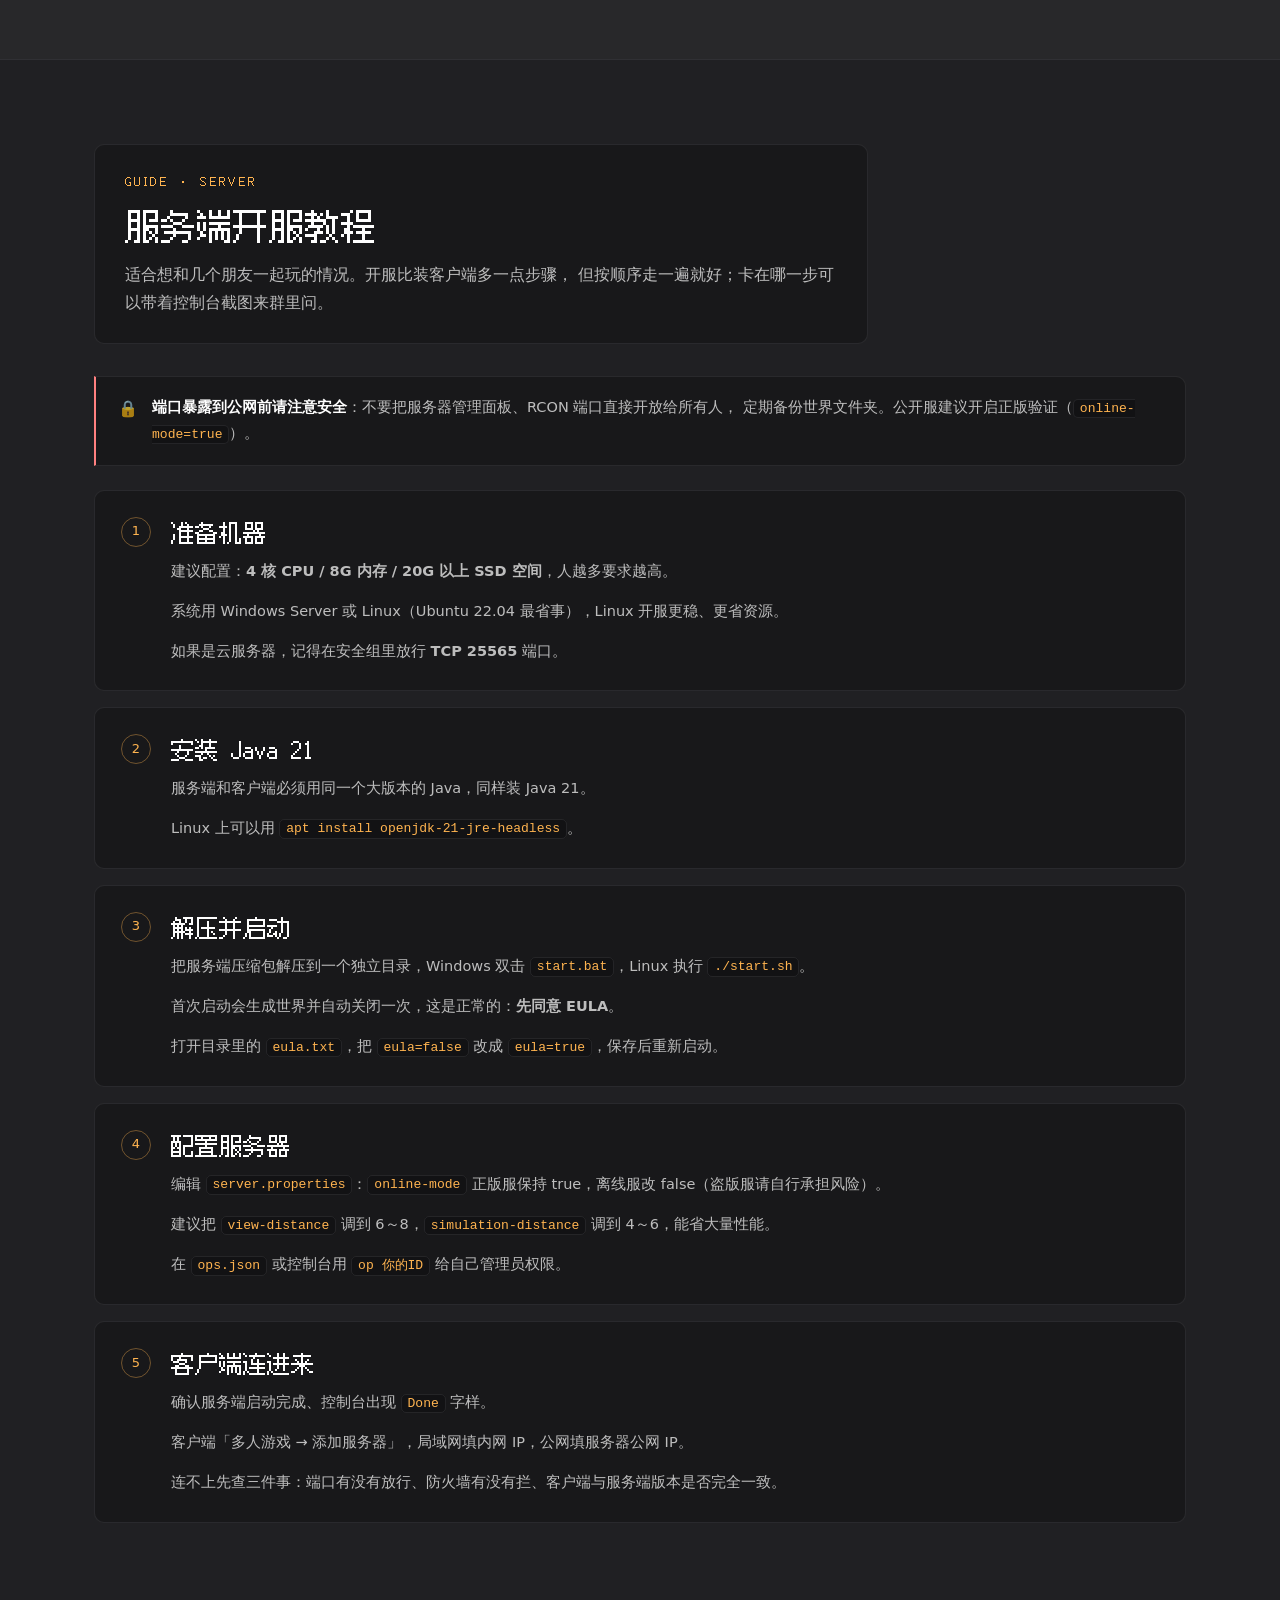
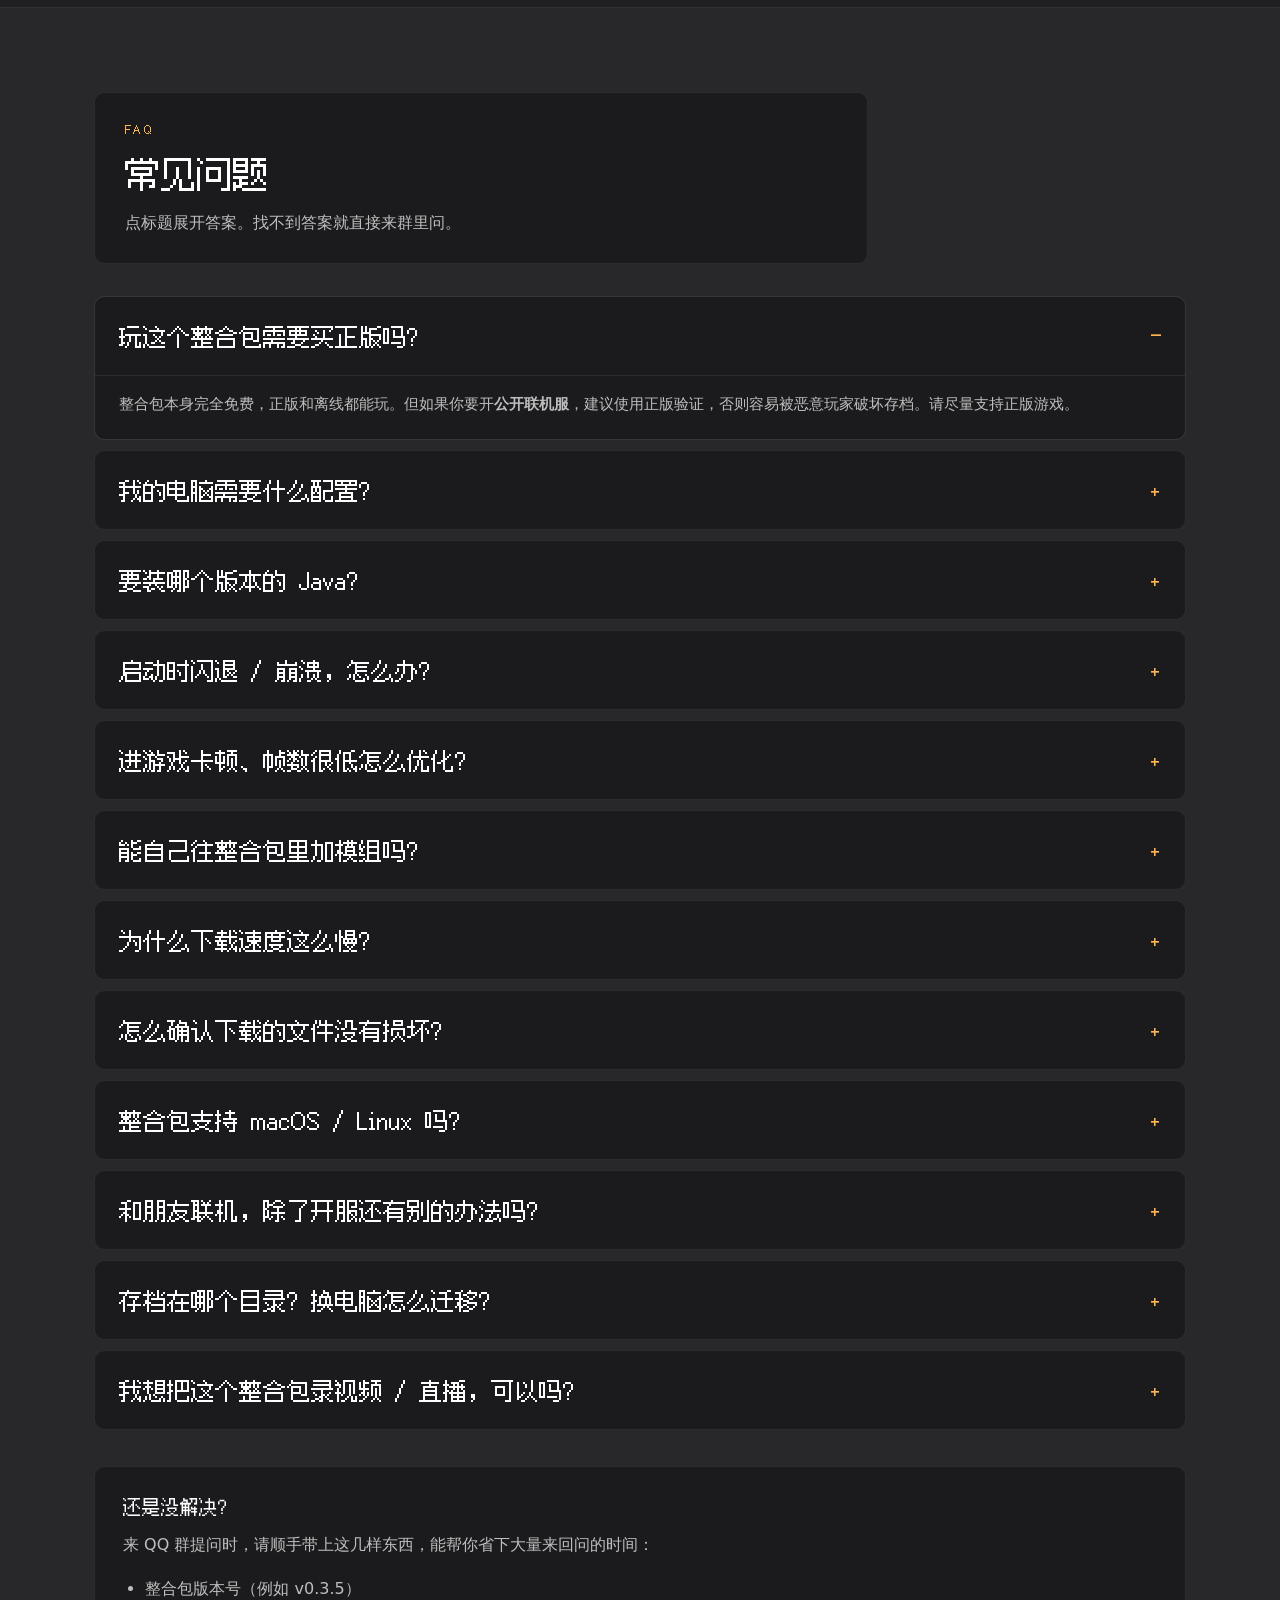
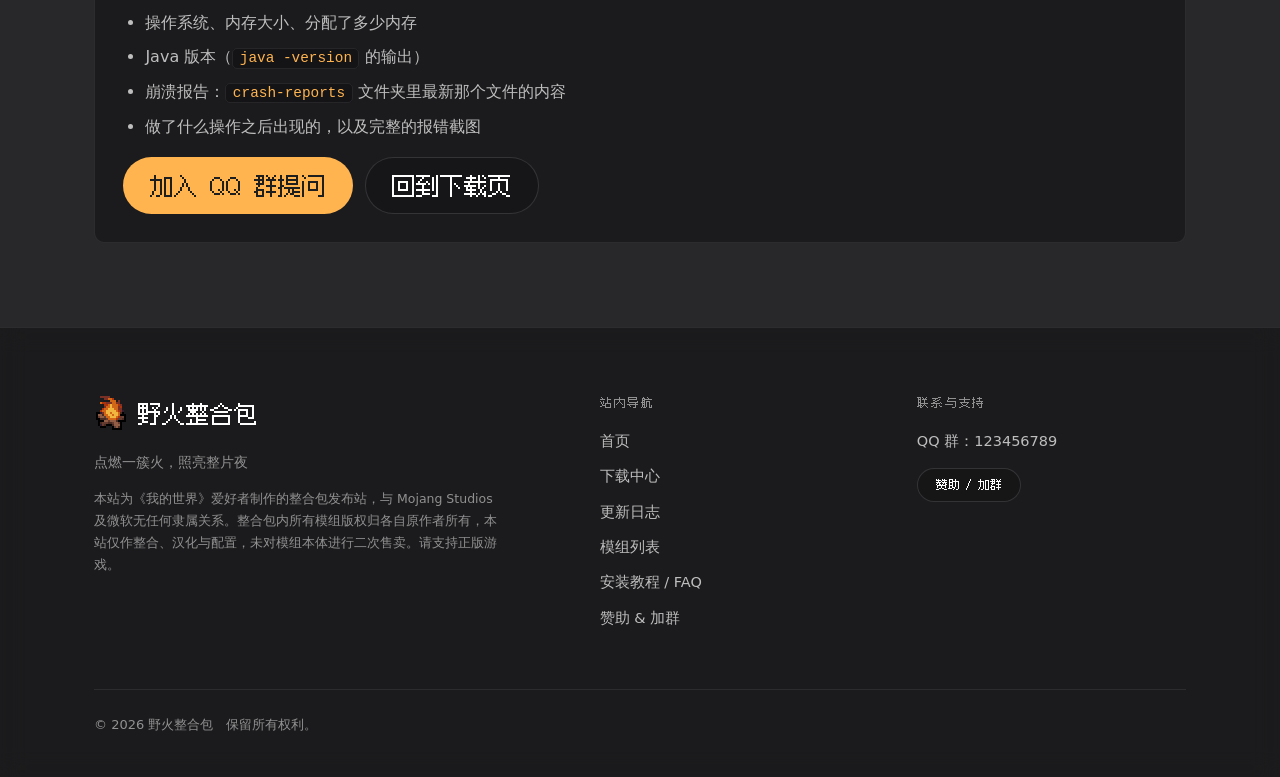
==== commit 27faba4b: "更新日志补 v0.3.5，全站升到 0.3.5 公测 - changelog 最前面新增 v0.3.5：15 条改动，按「新增内容 / 修复 / 模组 / 配置」原文分组   （石质与铸铁哑铃、矿石碎" ====
--- a/faq.html
+++ b/faq.html
@@ -80,7 +80,7 @@
           来 QQ 群提问时，请顺手带上这几样东西，能帮你省下大量来回问的时间：
         </p>
         <ul class="dim">
-          <li>整合包版本号（例如 v0.3.3）</li>
+          <li>整合包版本号（例如 v0.3.5）</li>
           <li>操作系统、内存大小、分配了多少内存</li>
           <li>Java 版本（<code>java -version</code> 的输出）</li>
           <li>崩溃报告：<code>crash-reports</code> 文件夹里最新那个文件的内容</li>
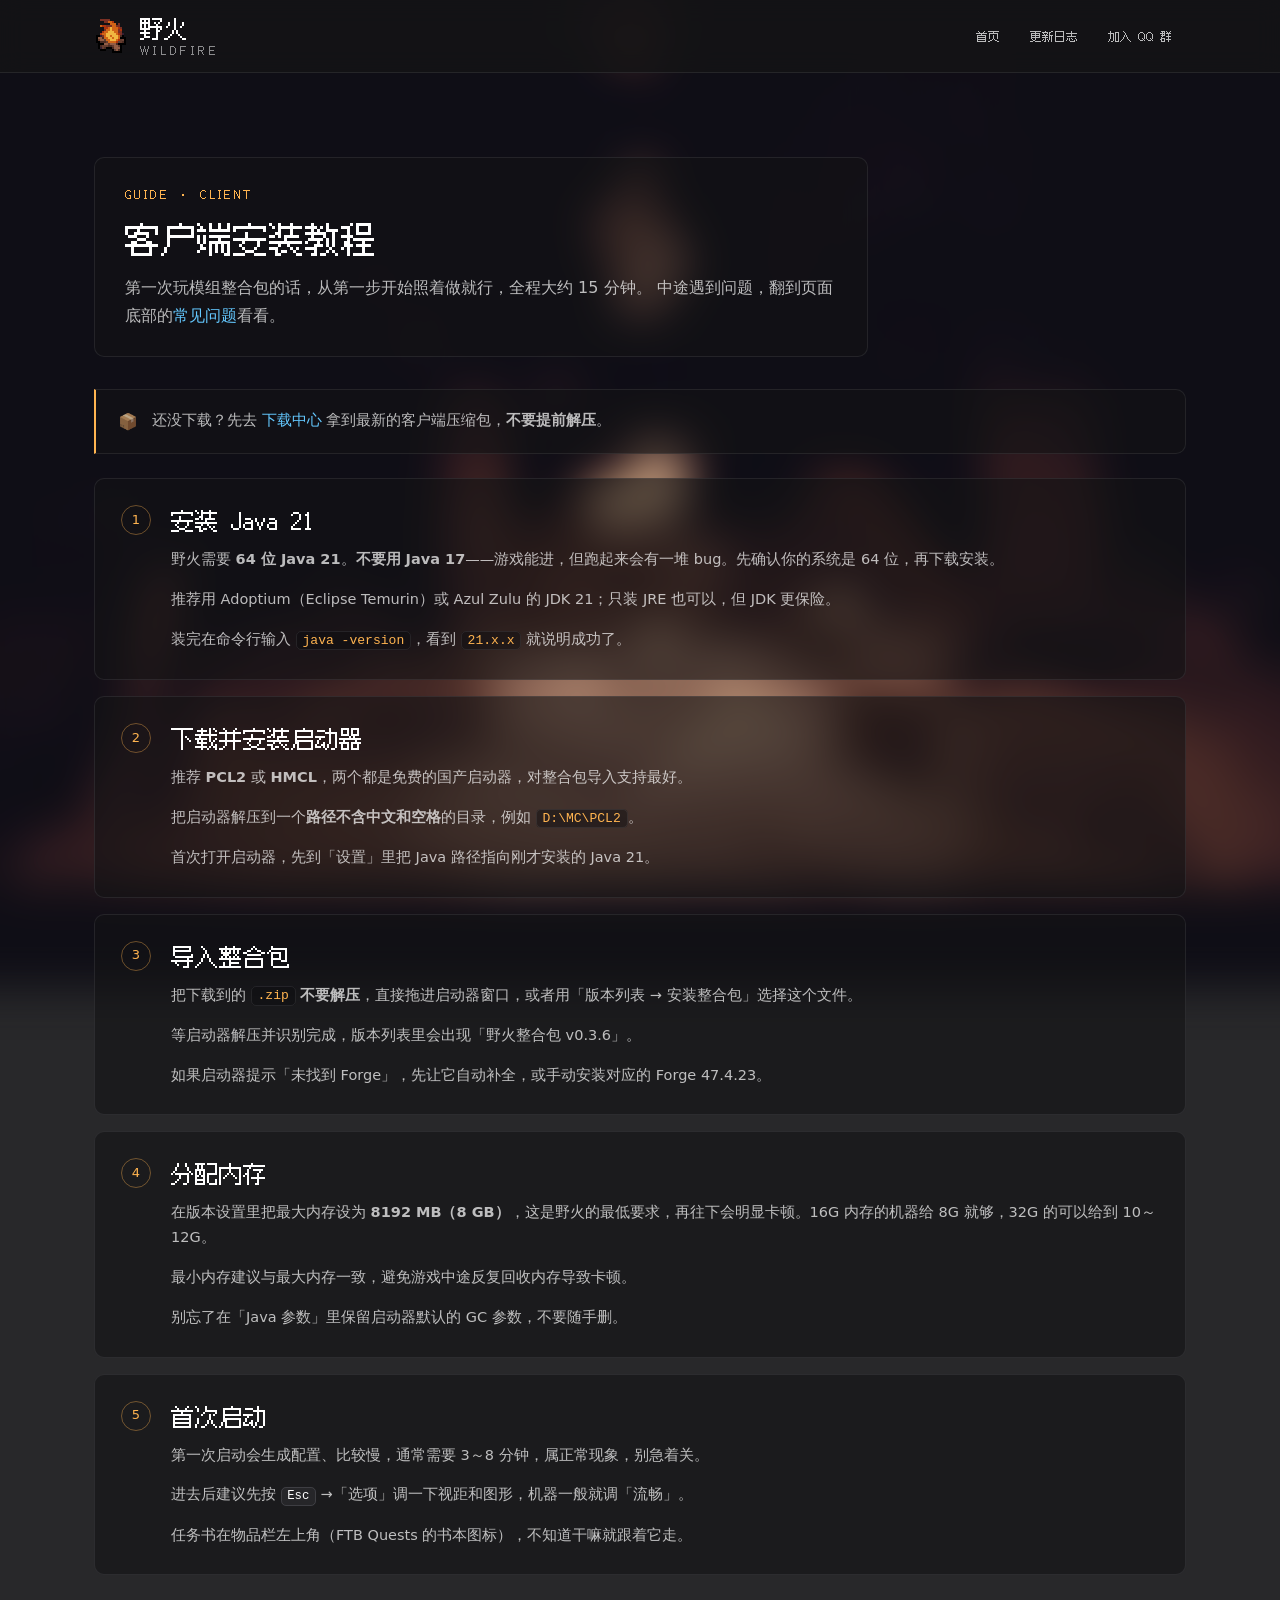
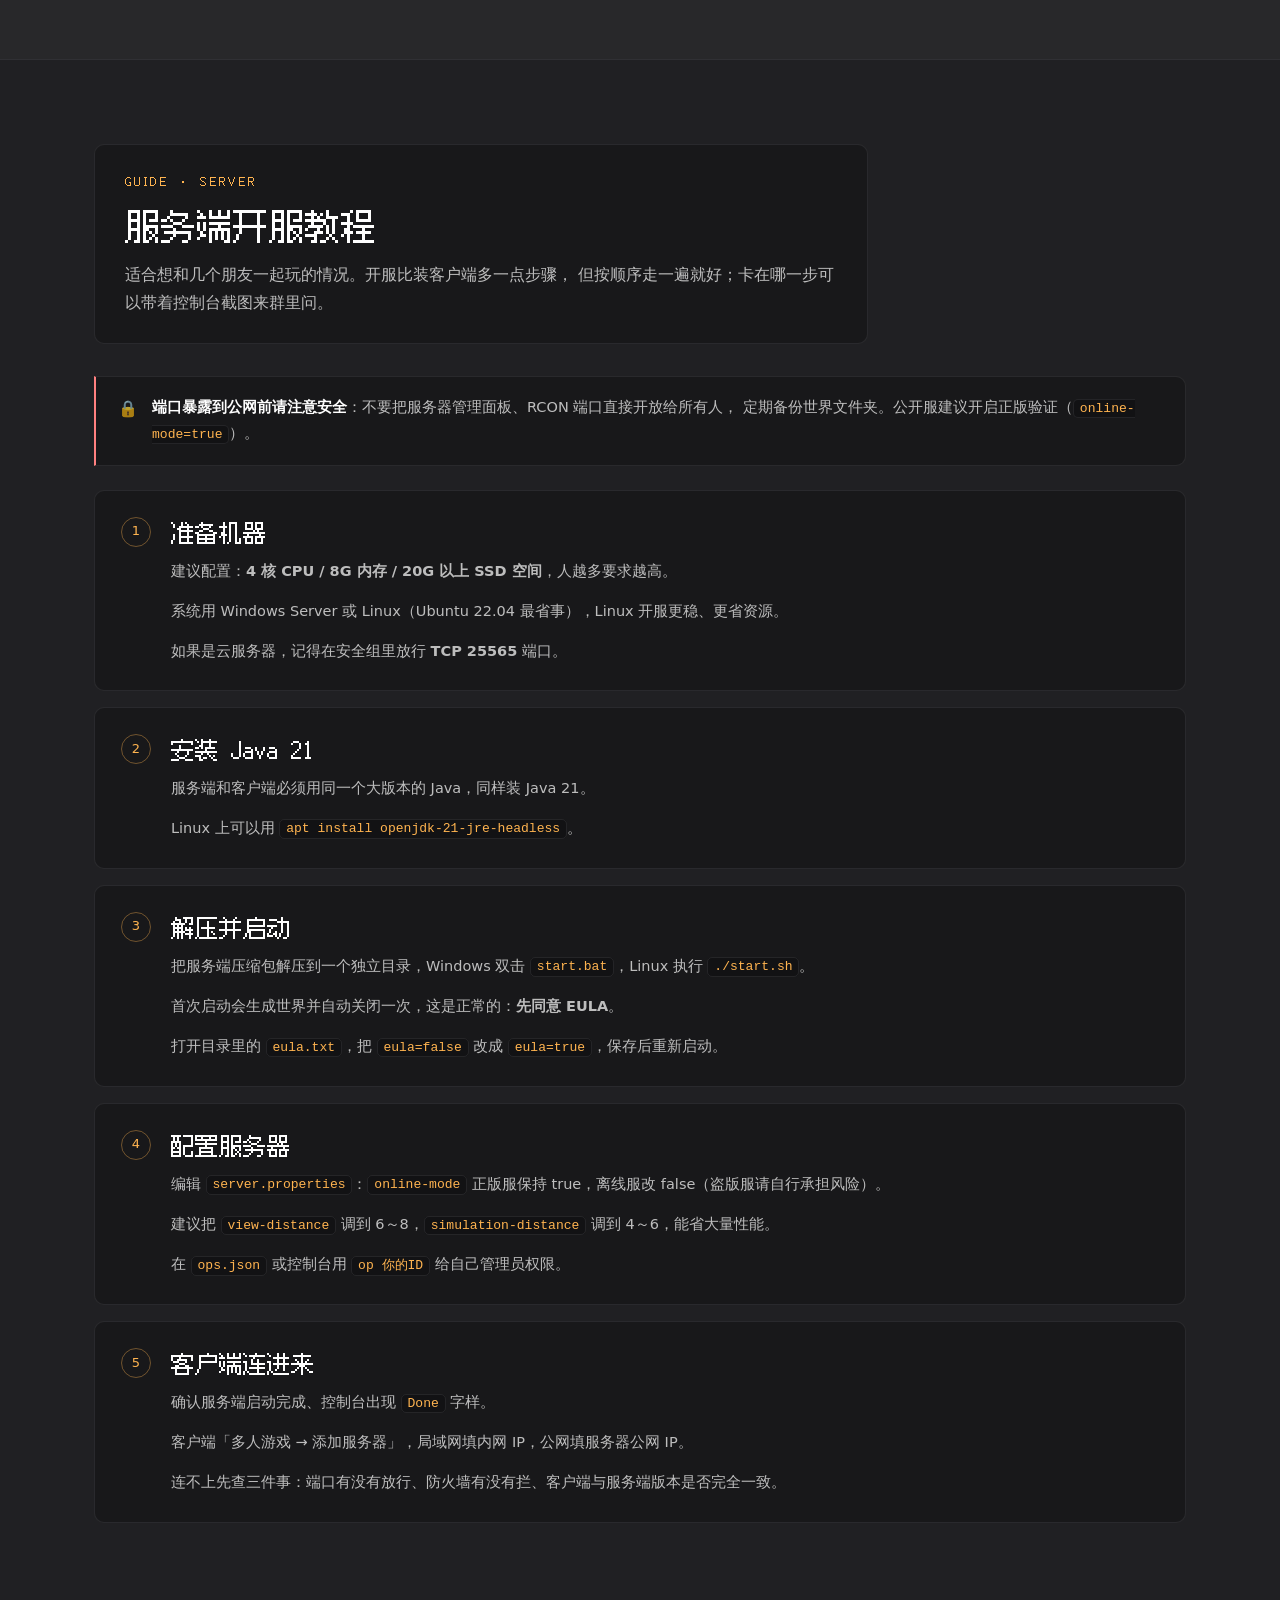
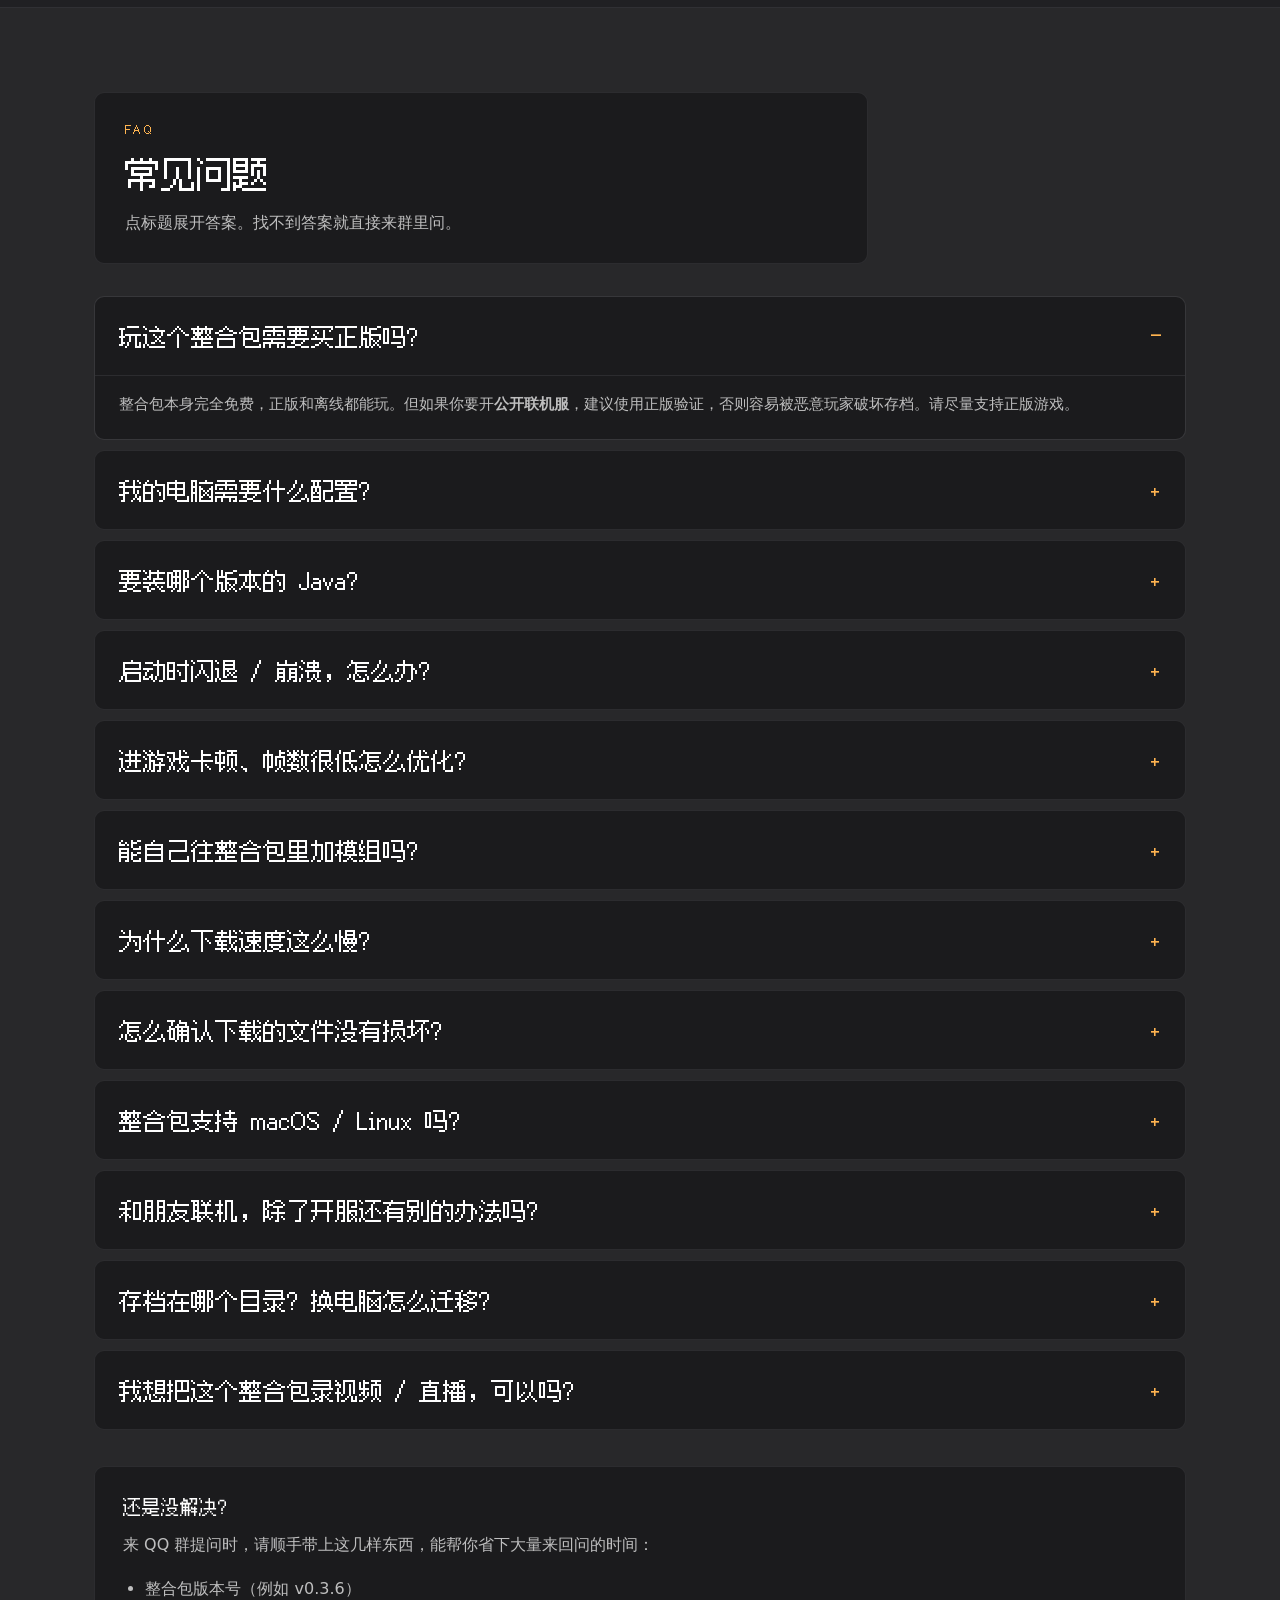
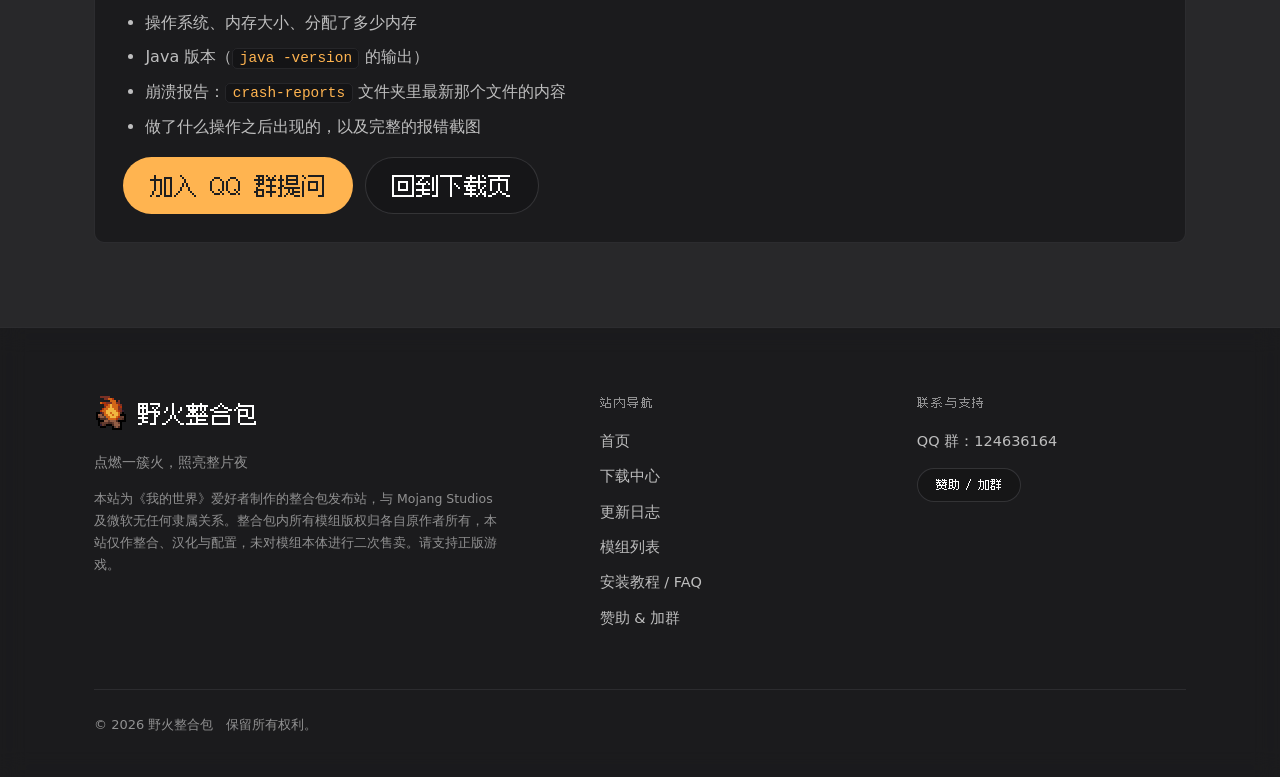
==== commit 594ba460: "补上真实下载链接与联系方式，版本升到 0.3.6 公测 - 客户端 / 服务端指向夸克网盘分享页；删掉「百度网盘 / 蓝奏云」这种只有名字没有链接的占位行   （mirrors 里 name 或 ur" ====
--- a/faq.html
+++ b/faq.html
@@ -80,7 +80,7 @@
           来 QQ 群提问时，请顺手带上这几样东西，能帮你省下大量来回问的时间：
         </p>
         <ul class="dim">
-          <li>整合包版本号（例如 v0.3.5）</li>
+          <li>整合包版本号（例如 v0.3.6）</li>
           <li>操作系统、内存大小、分配了多少内存</li>
           <li>Java 版本（<code>java -version</code> 的输出）</li>
           <li>崩溃报告：<code>crash-reports</code> 文件夹里最新那个文件的内容</li>
--- a/assets/css/style.css
+++ b/assets/css/style.css
@@ -956,7 +956,15 @@
 .qr__slot b { font-weight: 400; font-size: 13px; color: var(--text-dim); }
 .qr__cap { font-size: 13px; color: var(--text-mute); }
 
-.pay-methods { display: grid; grid-template-columns: repeat(auto-fit, minmax(min(230px, 100%), 1fr)); gap: 20px; }
+/* 收款方式卡片：列宽封顶在 340px 并整体居中。
+   只有一种收款方式（现在就是这种情况）时，卡片不会横向拉满一整行，
+   二维码不会被孤零零地摆在一条 1200px 宽的空行中间；多于一种时也不会更宽。 */
+.pay-methods {
+  display: grid;
+  grid-template-columns: repeat(auto-fit, minmax(min(230px, 100%), 340px));
+  justify-content: center;
+  gap: 20px;
+}
 .pay-methods .card { display: flex; flex-direction: column; }
 .pay-methods h4 { margin-bottom: 16px; font-size: 16px; }
 
@@ -983,6 +991,19 @@
 /* 群二维码与群号左对齐，排在同一条阅读轴线上，避免单独居中显得空 */
 .qq-qr { display: flex; }
 .qq-qr .qr { width: 200px; }
+
+/* 桌面端把群号卡和二维码并排放：群号卡占满左边，二维码固定 200px 贴在右边，
+   否则 1200px 宽的行里二维码右边会空出将近 1000px，看着像没排完。
+   窄屏（<820px）仍然上下堆叠，顺序就是群号 → 二维码 → 小提示。 */
+#qq-block { display: grid; gap: 20px; }
+#qq-block > .qq-num { margin-bottom: 0; }
+#qq-block > .empty { grid-column: 1 / -1; }
+@media (min-width: 820px) {
+  #qq-block { grid-template-columns: minmax(0, 1fr) auto; align-items: center; }
+  #qq-block > .qq-num { grid-column: 1; }
+  #qq-block > .qq-qr { grid-column: 2; grid-row: 1; }
+  #qq-block > .dl-note { grid-column: 1 / -1; }
+}
 
 .sponsors { display: flex; flex-wrap: wrap; gap: 10px; }
 .sponsor {
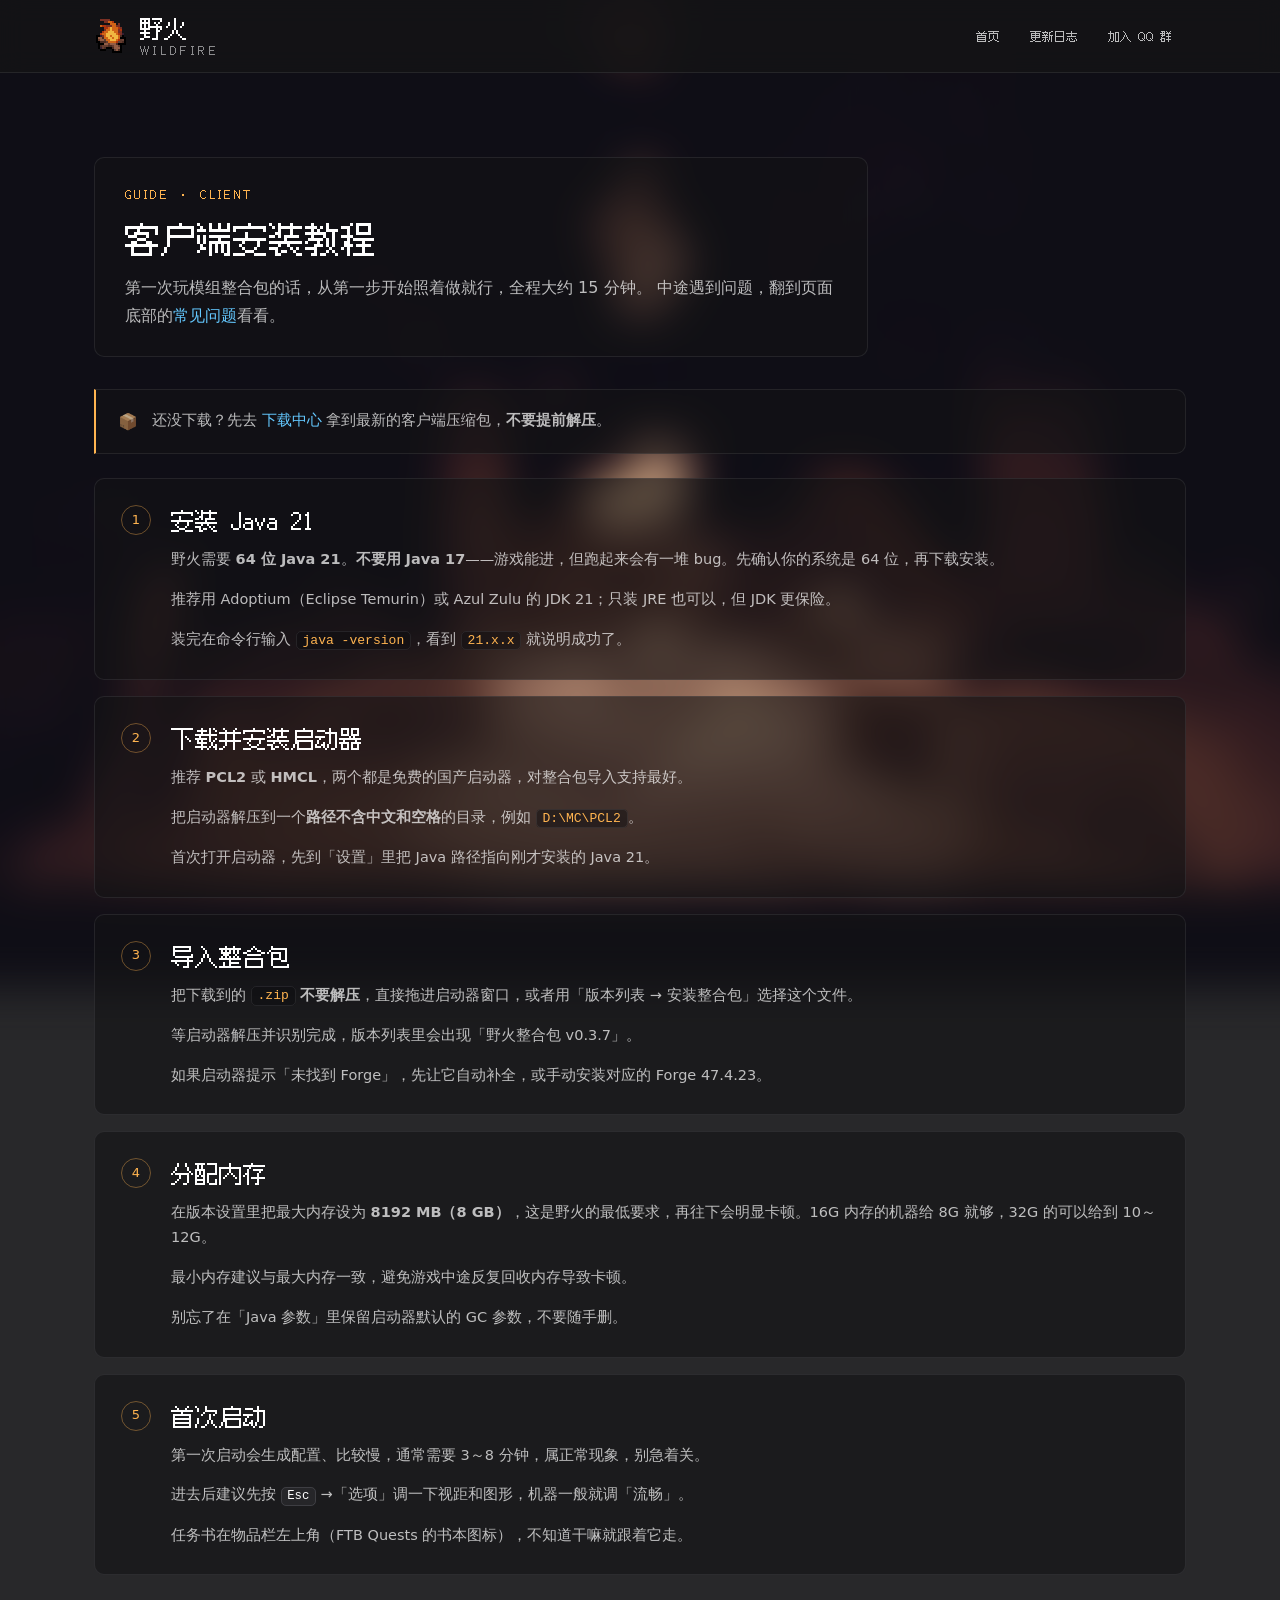
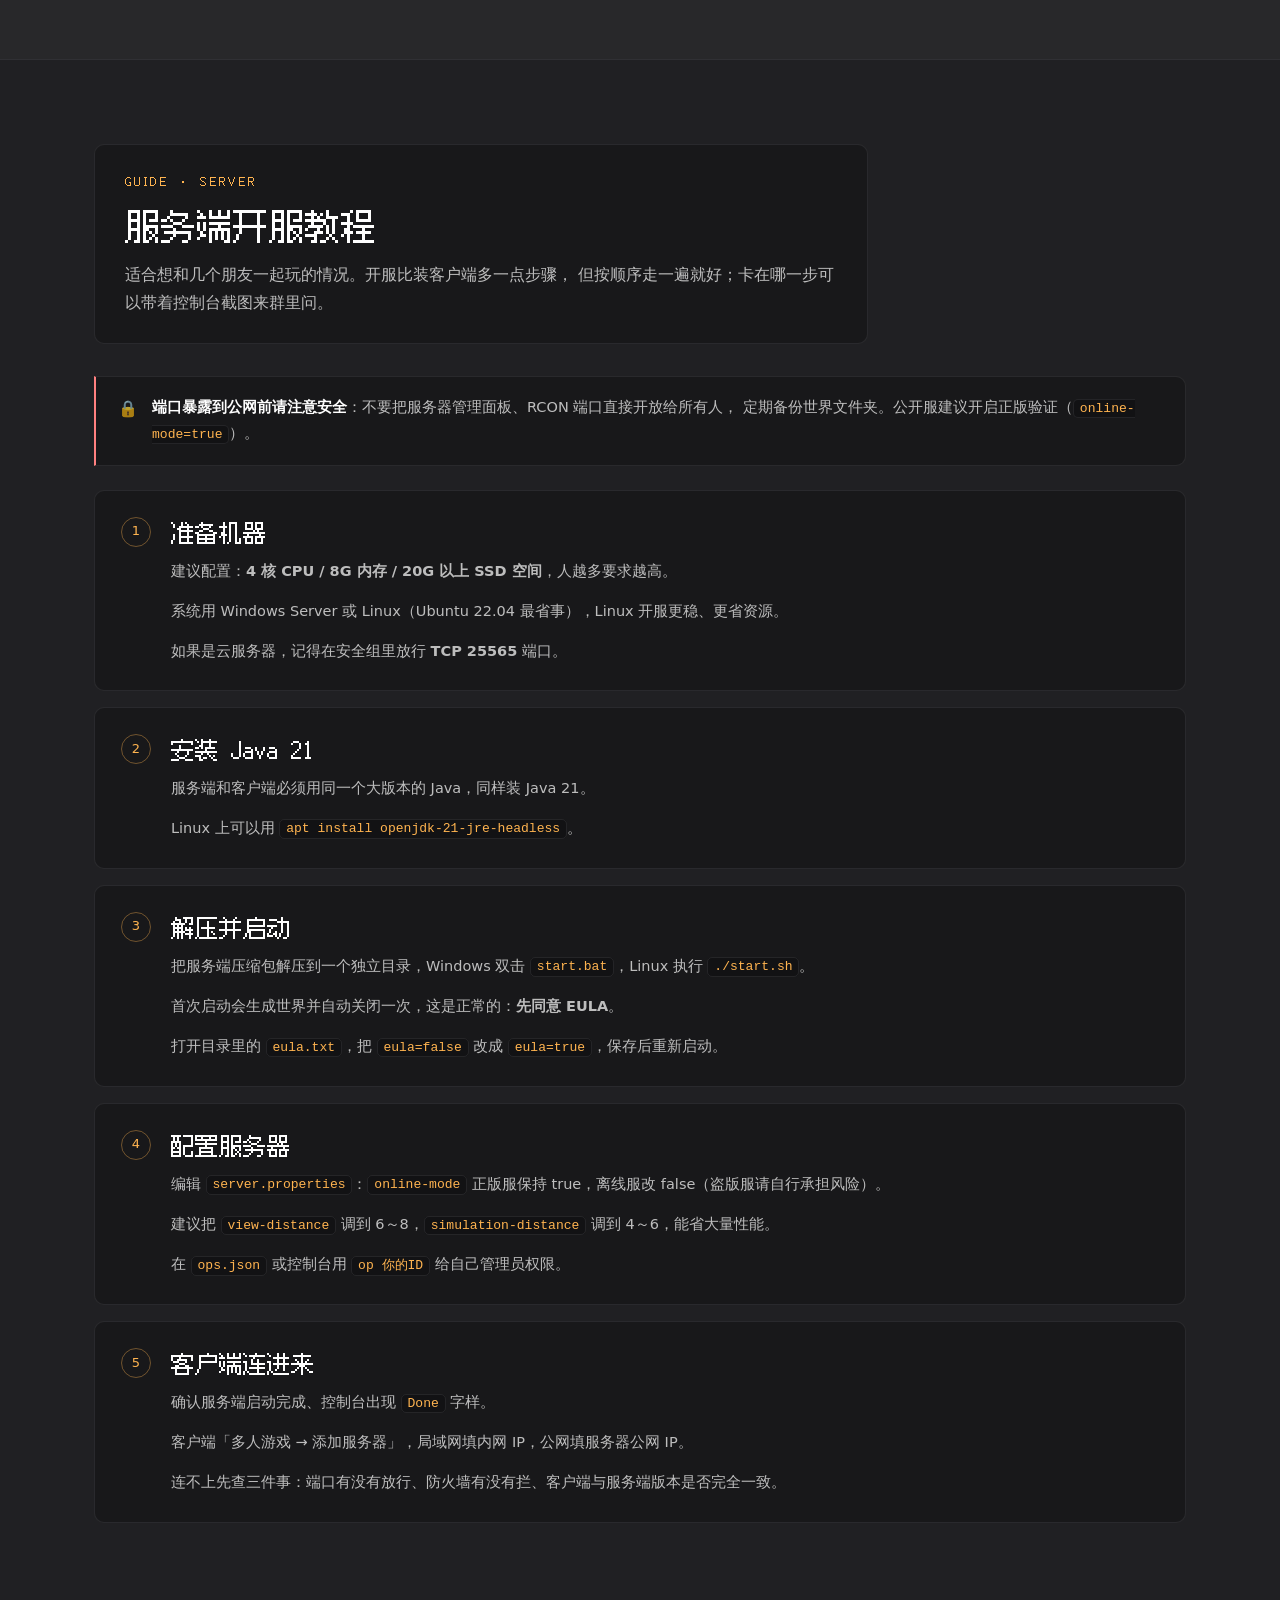
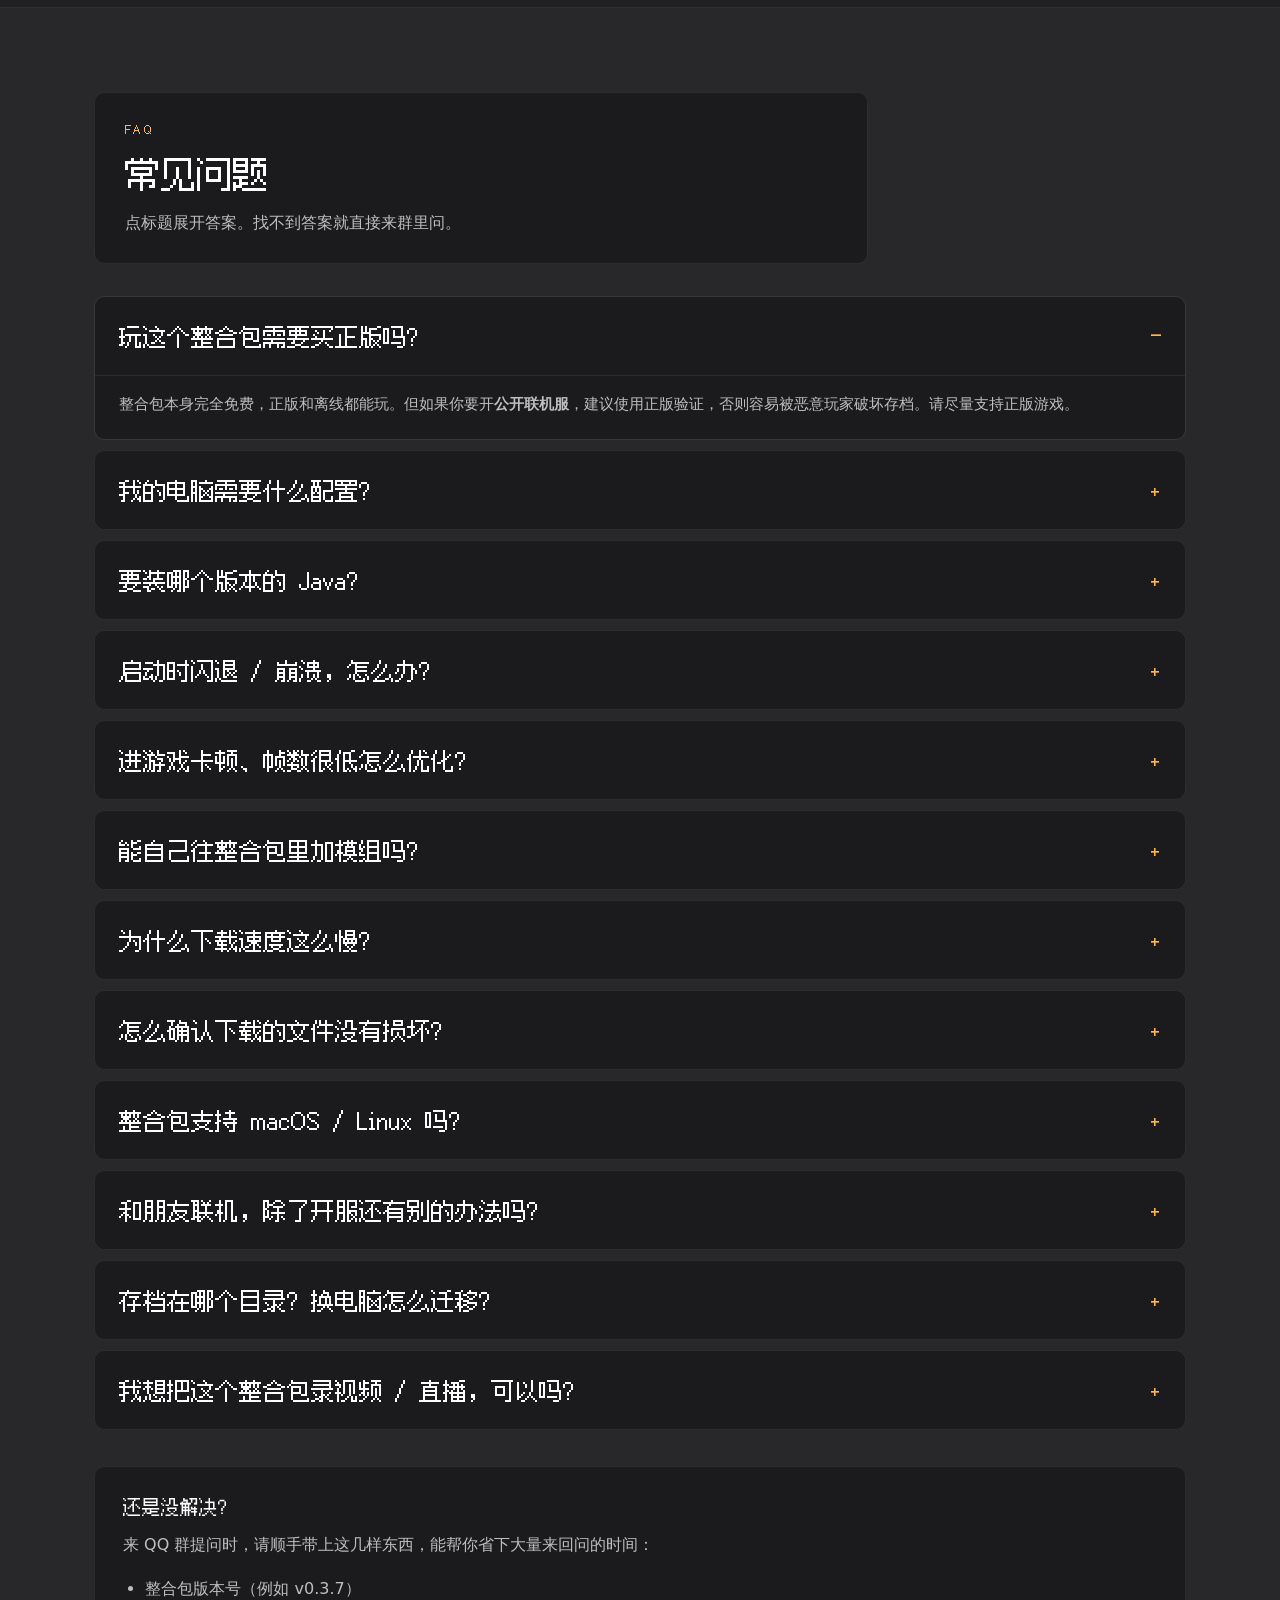
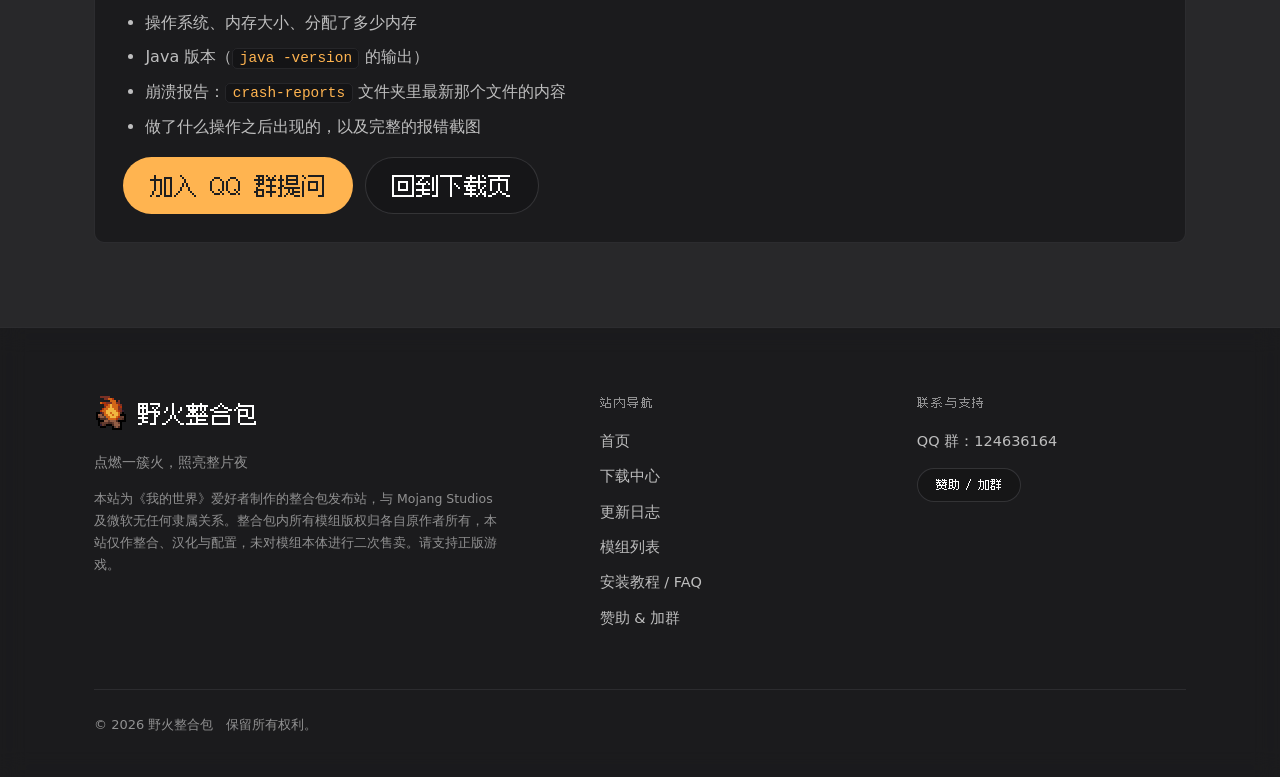
==== commit 20a628d1: "下载区版本推到 0.3.7 - 客户端 / 服务端下载条目：版本 0.3.7、文件名带 v0.3.7、更新日期 2026-10-04，夸克链接不变 - 首页「当前版本」改成 0.3.7公测 - 客户端" ====
--- a/faq.html
+++ b/faq.html
@@ -80,7 +80,7 @@
           来 QQ 群提问时，请顺手带上这几样东西，能帮你省下大量来回问的时间：
         </p>
         <ul class="dim">
-          <li>整合包版本号（例如 v0.3.6）</li>
+          <li>整合包版本号（例如 v0.3.7）</li>
           <li>操作系统、内存大小、分配了多少内存</li>
           <li>Java 版本（<code>java -version</code> 的输出）</li>
           <li>崩溃报告：<code>crash-reports</code> 文件夹里最新那个文件的内容</li>
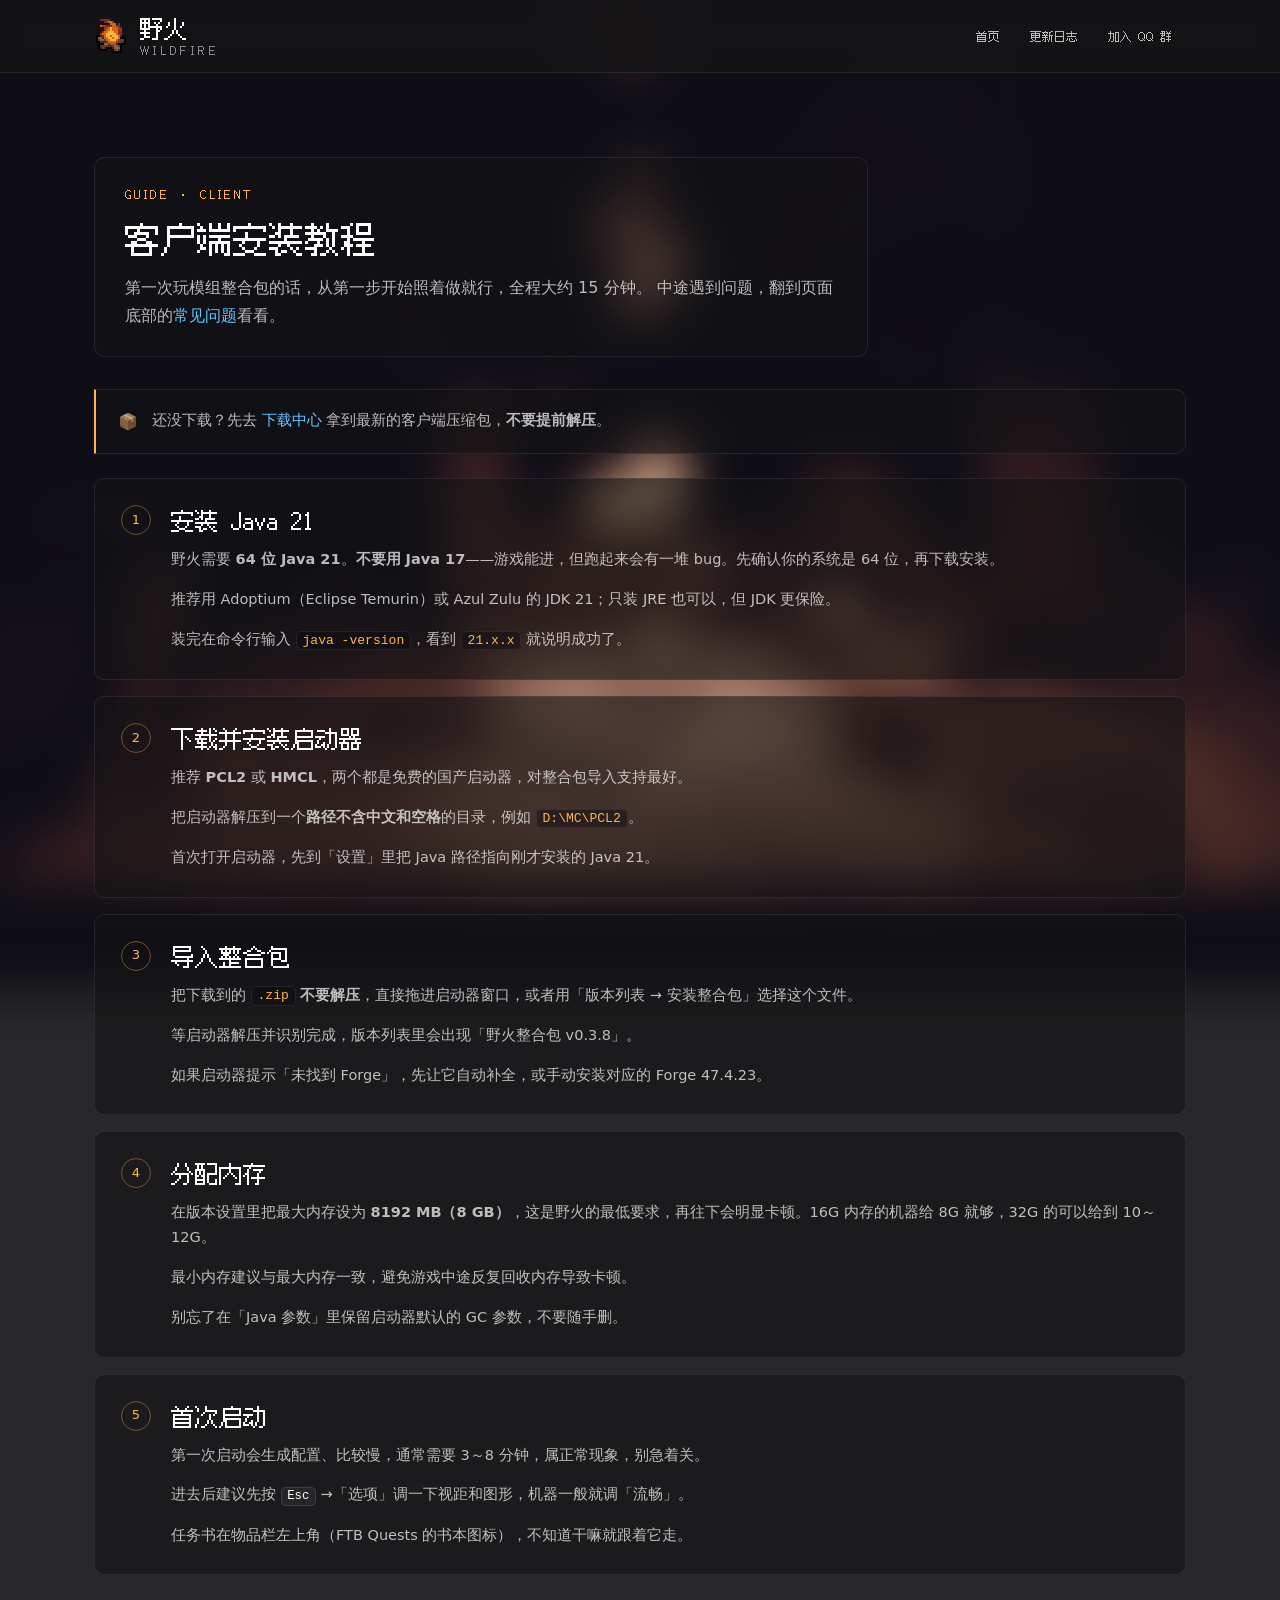
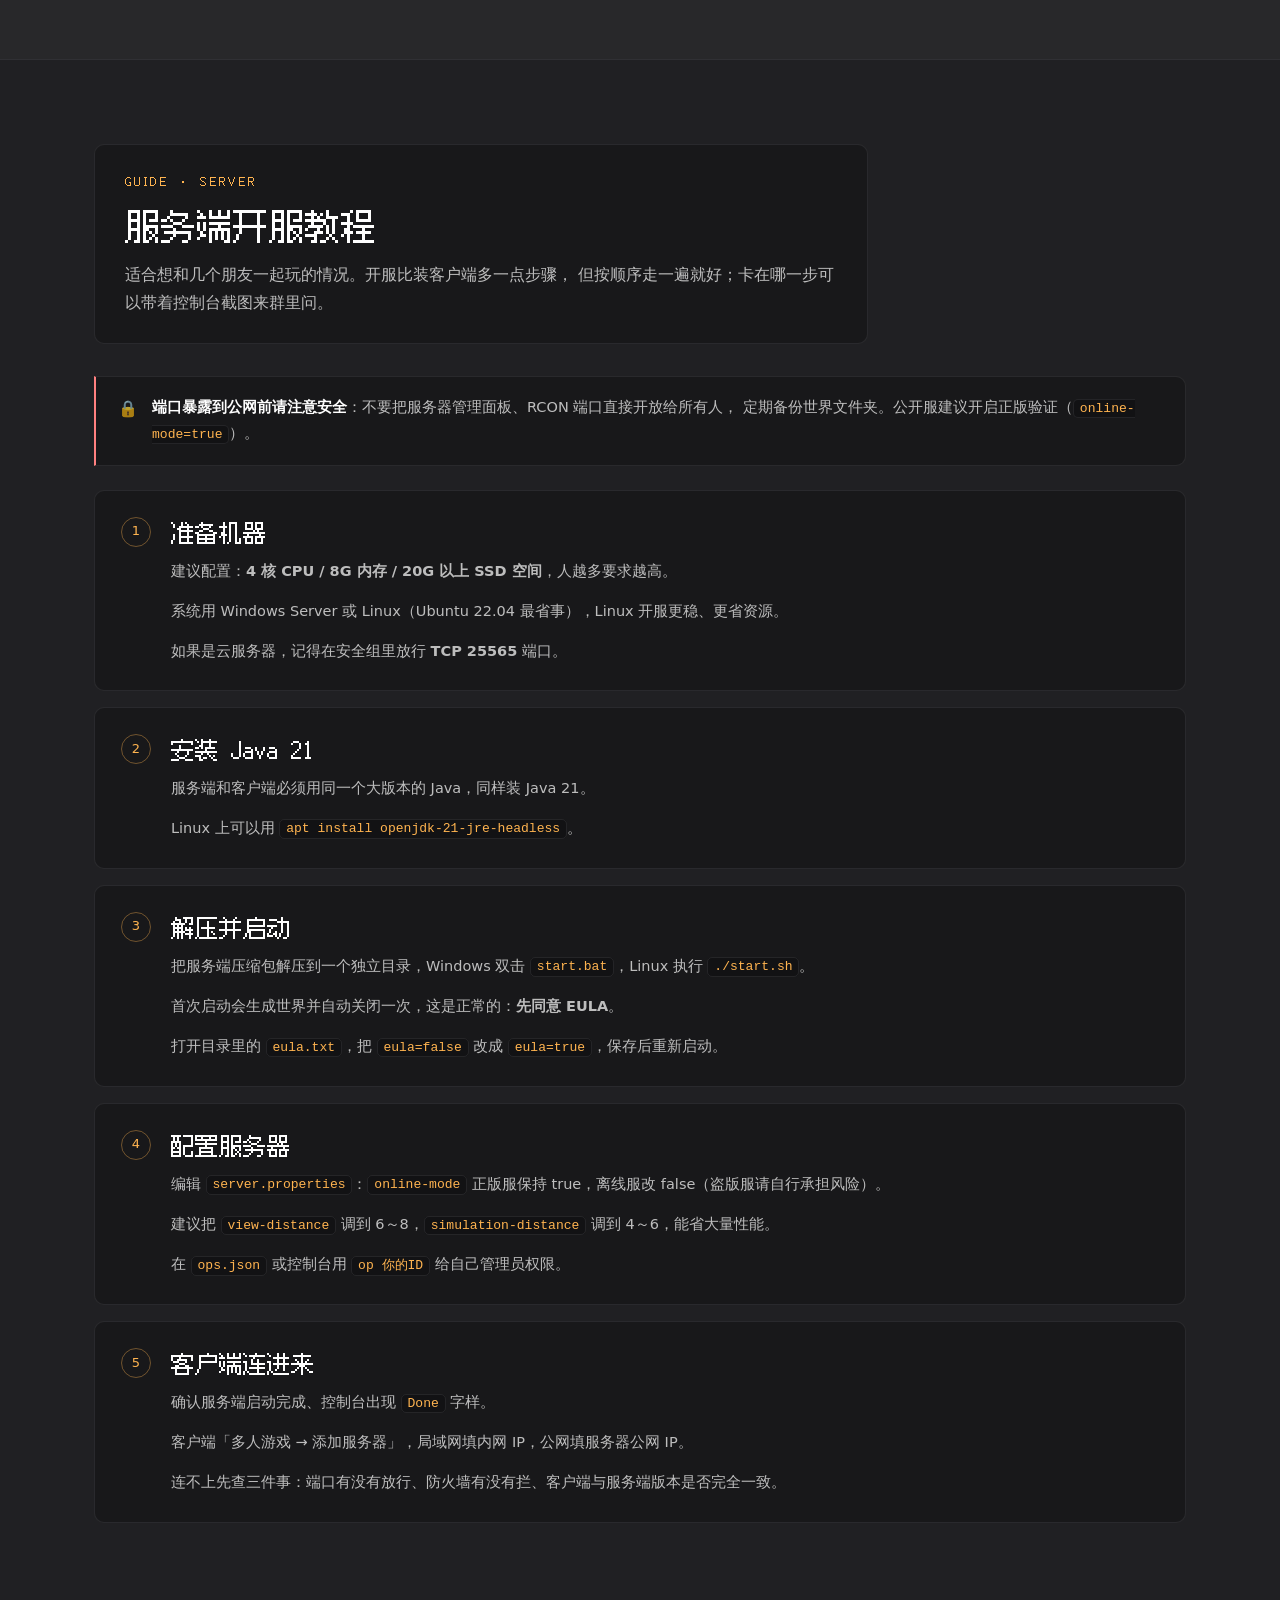
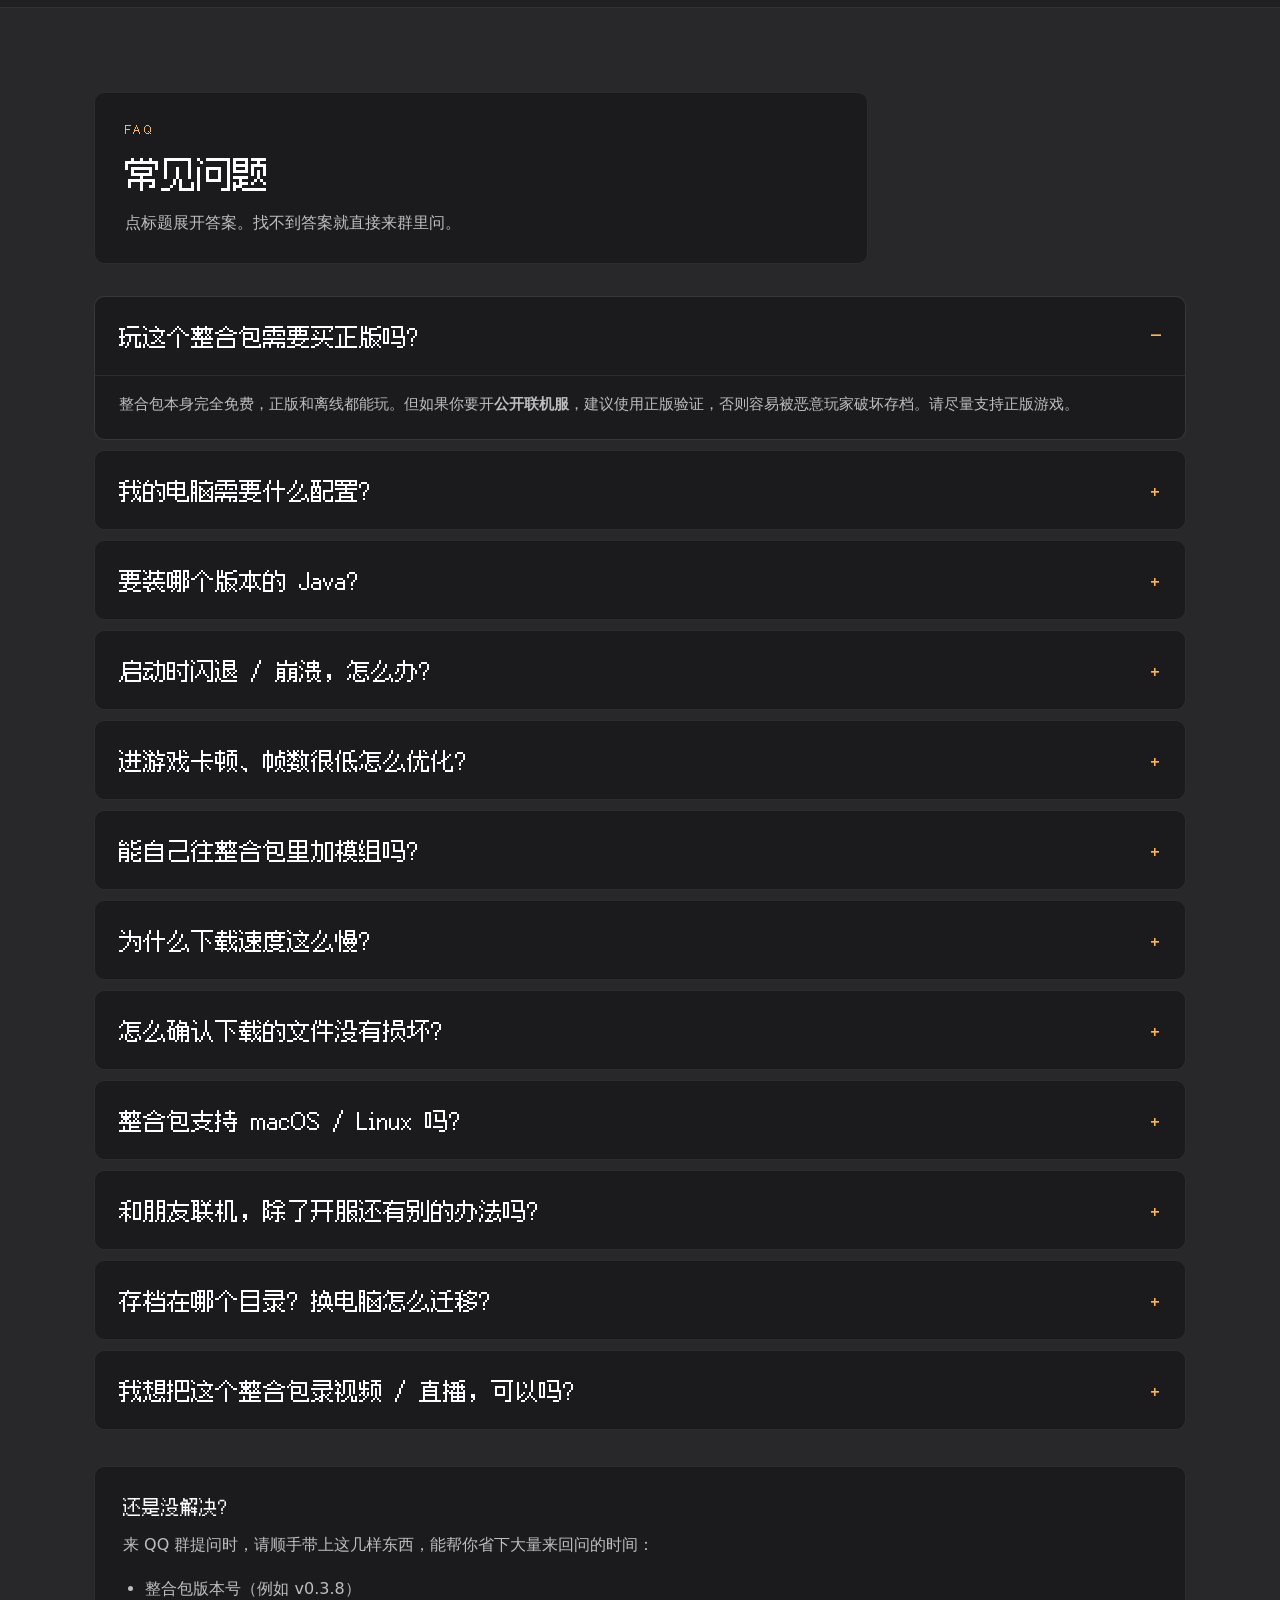
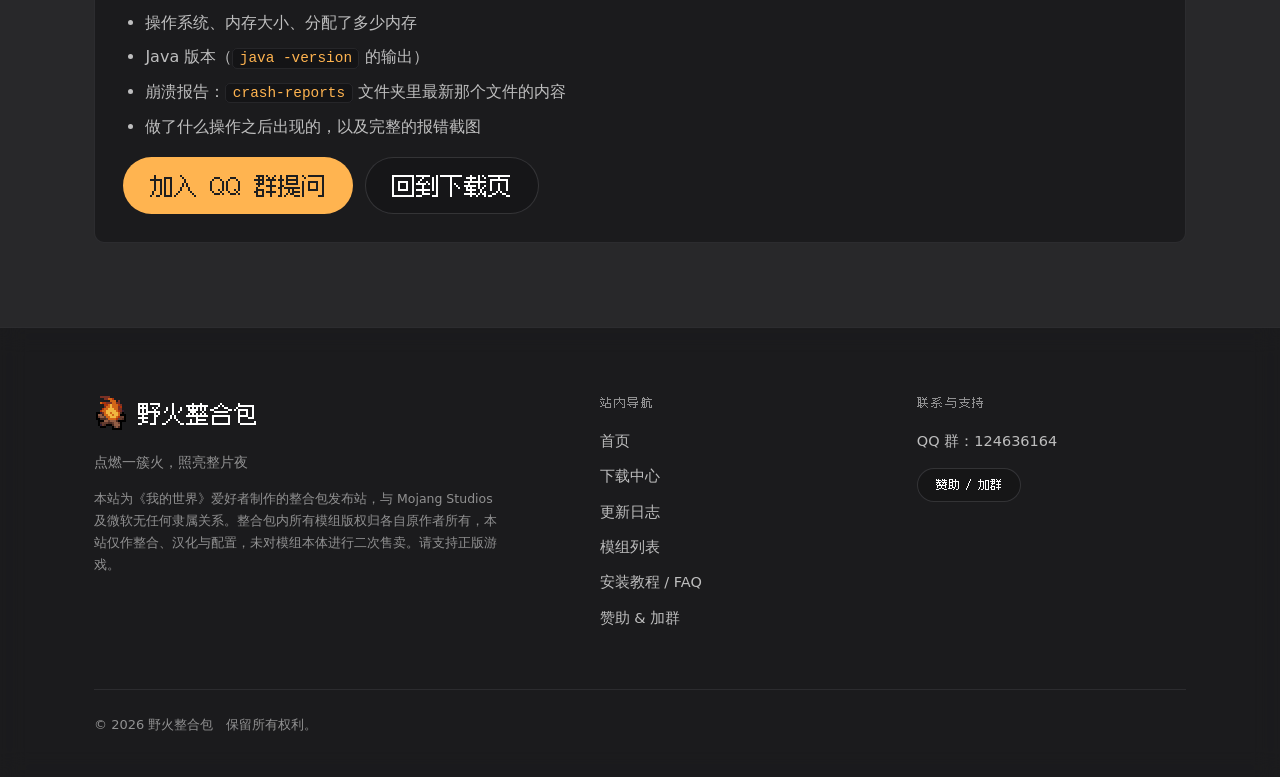
==== commit 876af24f: "下载区升到 0.3.8 客户端和服务端的版本号、文件名、日期一起升。url 和 size 保持原样 —— 夸克分享里的文件换掉之后链接本身不用动。  data.js 里描述下载内容的两处（旧版备注、导" ====
--- a/faq.html
+++ b/faq.html
@@ -80,7 +80,7 @@
           来 QQ 群提问时，请顺手带上这几样东西，能帮你省下大量来回问的时间：
         </p>
         <ul class="dim">
-          <li>整合包版本号（例如 v0.3.7）</li>
+          <li>整合包版本号（例如 v0.3.8）</li>
           <li>操作系统、内存大小、分配了多少内存</li>
           <li>Java 版本（<code>java -version</code> 的输出）</li>
           <li>崩溃报告：<code>crash-reports</code> 文件夹里最新那个文件的内容</li>
